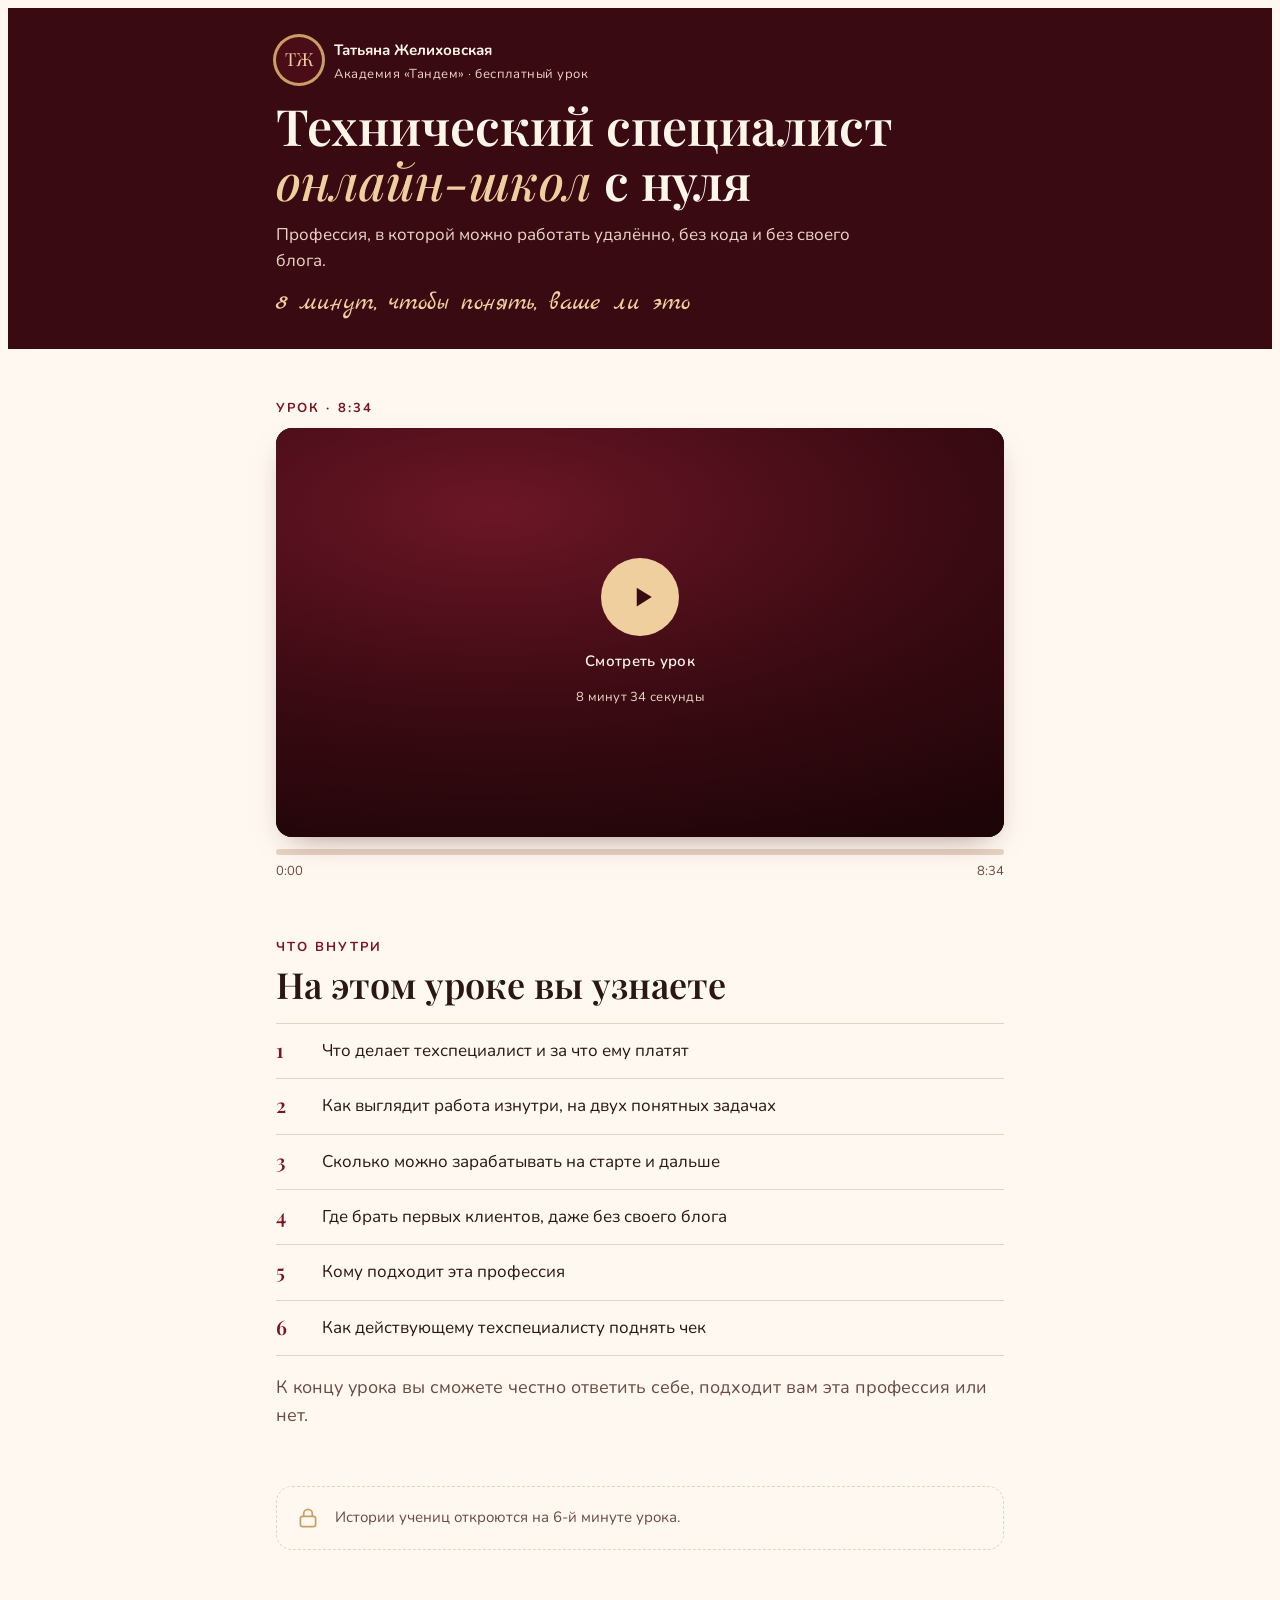
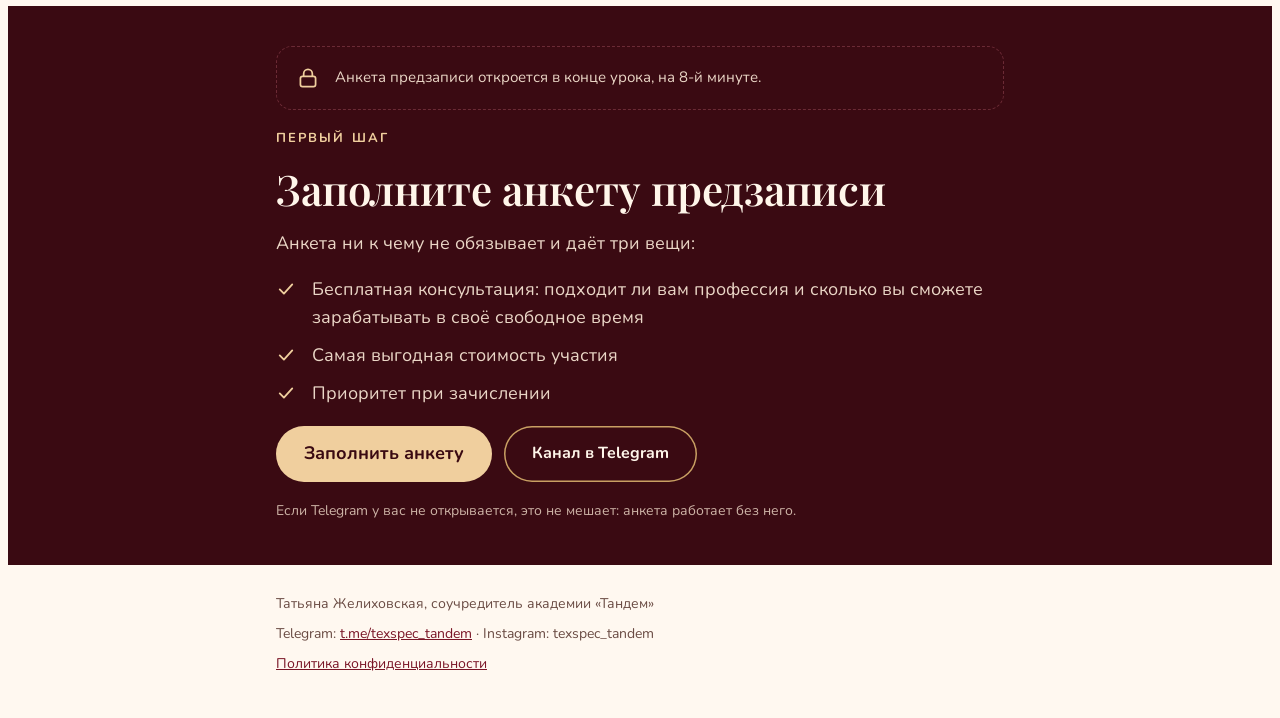
==== urok/index.html @ e4472066 "Добавить страницу бесплатного урока техспециалиста Co-Authored-By: Claude Opus 5.5 <noreply@anthropi" ====
<!doctype html>
<html lang="ru">
<head>
<meta charset="utf-8">
<meta name="viewport" content="width=device-width, initial-scale=1, viewport-fit=cover">
<title>Урок техспециалиста</title>
<link rel="preconnect" href="https://fonts.googleapis.com">
<link rel="preconnect" href="https://fonts.gstatic.com" crossorigin>
<link rel="stylesheet" href="https://fonts.googleapis.com/css2?family=Playfair+Display:ital,wght@0,500;0,600;1,500&family=Nunito:wght@400;600;700&family=Marck+Script&display=swap">
<style>
/* Одна колонка, сначала телефон: шапка → видео → что внутри → (по времени урока) истории и анкета → подвал */
:root {
  --bg: #FFF8F0;
  --surface: #F7EFE6;
  --surface-2: #F3DFCD;
  --fg: #2A1712;
  --muted: #6A4B43;
  --wine: #7A1526;
  --wine-deep: #3A0A12;
  --gold: #C9A063;
  --gold-soft: #F0CF9E;
  --on-wine: #FFF6EA;
  --line: #E6D3C2;
  --display: 'Playfair Display', Georgia, 'Times New Roman', serif;
  --body: 'Nunito', 'Segoe UI', Arial, sans-serif;
  --script: 'Marck Script', 'Brush Script MT', cursive;
}
@media (prefers-color-scheme: dark) {
  :root:not([data-theme="light"]) {
    --bg: #1E0A0E; --surface: #2B1015; --surface-2: #3A141B; --fg: #F6E9DC; --muted: #CDB3A6;
    --wine: #E39AA6; --wine-deep: #12050799; --gold: #D9B47A; --gold-soft: #F0CF9E; --on-wine: #FFF6EA; --line: #4A1E25;
    color-scheme: dark;
  }
}
:root[data-theme="dark"] {
  --bg: #1E0A0E; --surface: #2B1015; --surface-2: #3A141B; --fg: #F6E9DC; --muted: #CDB3A6;
  --wine: #E39AA6; --wine-deep: #12050799; --gold: #D9B47A; --gold-soft: #F0CF9E; --on-wine: #FFF6EA; --line: #4A1E25;
  color-scheme: dark;
}

* { box-sizing: border-box; }
body { background: var(--bg); color: var(--fg); font-family: var(--body); font-size: 17px; line-height: 1.55; }
h1, h2, h3 { font-family: var(--display); font-weight: 600; margin: 0; text-wrap: balance; line-height: 1.1; }
p { margin: 0; }
a { color: inherit; }
:focus-visible { outline: 3px solid var(--gold); outline-offset: 3px; border-radius: 6px; }

.wrap { max-width: 760px; margin: 0 auto; padding-left: max(16px, env(safe-area-inset-left, 0px)); padding-right: max(16px, env(safe-area-inset-right, 0px)); }
.band { padding-block: 40px; }
.eyebrow { font-size: 13px; font-weight: 700; letter-spacing: .16em; text-transform: uppercase; color: var(--wine); }
.script { font-family: var(--script); font-weight: 400; color: var(--wine); }

/* Шапка: винная плашка, как в профиле */
.hero { background: #3A0A12; color: #FFF6EA; }
.hero .wrap { padding-block: 28px 32px; display: flex; flex-direction: column; gap: 14px; }
.brand { display: flex; align-items: center; gap: 12px; }
.mono { width: 46px; height: 46px; border-radius: 50%; display: grid; place-items: center; background: #4A0D18; box-shadow: 0 0 0 3px #C9A063; font-family: var(--display); font-size: 18px; color: #F0CF9E; flex-shrink: 0; }
.brand small { display: block; font-size: 13px; color: #EAD6C6; letter-spacing: .04em; }
.brand b { font-weight: 700; font-size: 15px; }
.hero h1 { font-size: clamp(30px, 7.4vw, 50px); }
.hero h1 em { font-style: italic; color: #F0CF9E; font-weight: 500; }
.hero .lead { color: #EAD6C6; font-size: 17px; max-width: 34em; }
.hero .script { color: #F0CF9E; font-size: 26px; line-height: 1.1; }

/* Видео */
.player { margin-top: -4px; }
.screen { position: relative; aspect-ratio: 16 / 9; max-width: 100%; background: #12050A; border-radius: 16px; overflow: hidden; box-shadow: 0 12px 30px -16px rgba(58,10,18,.55); }
.screen video, .screen iframe { position: absolute; inset: 0; width: 100%; height: 100%; border: 0; background: #000; }
.poster { position: absolute; inset: 0; display: flex; flex-direction: column; align-items: center; justify-content: center; gap: 14px; width: 100%; border: 0; cursor: pointer; color: #FFF6EA; font: inherit;
  background: radial-gradient(120% 90% at 30% 20%, #6B1626 0%, #3A0A12 55%, #1E0508 100%); }
.poster .play { width: 78px; height: 78px; border-radius: 50%; background: #F0CF9E; display: grid; place-items: center; transition: transform .2s ease; }
.poster:hover .play { transform: scale(1.06); }
.poster .play svg { margin-left: 5px; }
.poster span { font-size: 15px; font-weight: 600; letter-spacing: .02em; }
.poster .dur { font-size: 13px; color: #EAD6C6; font-weight: 400; }
.track { height: 6px; background: var(--line); border-radius: 6px; margin-top: 12px; overflow: hidden; }
.track i { display: block; height: 100%; width: 0; background: var(--wine); transition: width .4s linear; }
.track-meta { display: flex; justify-content: space-between; font-size: 13px; color: var(--muted); margin-top: 6px; font-variant-numeric: tabular-nums; }
.fallback-link { margin-top: 10px; font-size: 15px; }
.fallback-link a { color: var(--wine); font-weight: 700; }

/* Что внутри: настоящий список из шести тем урока */
.learn { display: grid; grid-template-columns: 1fr; gap: 0; margin-top: 18px; border-top: 1px solid var(--line); }
.learn li { display: grid; grid-template-columns: 34px 1fr; gap: 12px; padding: 14px 0; border-bottom: 1px solid var(--line); font-size: 17px; }
.learn li b { font-family: var(--display); color: var(--wine); font-size: 20px; line-height: 1.2; font-weight: 600; }
.learn ol, ol.learn { list-style: none; padding: 0; margin-top: 18px; }
.learn-note { margin-top: 16px; color: var(--muted); }

/* Закрытые блоки */
.locked { border: 1.5px dashed var(--line); border-radius: 16px; padding: 18px; display: flex; gap: 14px; align-items: center; color: var(--muted); font-size: 15px; }
.locked svg { flex-shrink: 0; color: var(--gold); }
.reveal { animation: rise .6s ease both; }
@keyframes rise { from { opacity: .2; transform: translateY(10px); } to { opacity: 1; transform: none; } }
@media (prefers-reduced-motion: reduce) { .reveal { animation: none; } .track i, .poster .play { transition: none; } }

/* Истории учениц */
.stories { display: grid; grid-template-columns: 1fr; gap: 14px; margin-top: 18px; }
.story { background: var(--surface); border-radius: 18px; padding: 20px; display: flex; flex-direction: column; gap: 10px; min-width: 0; }
.story header { display: flex; align-items: center; gap: 12px; }
.ava { width: 52px; height: 52px; border-radius: 50%; background: var(--surface-2); display: grid; place-items: center; font-family: var(--display); color: var(--wine); font-size: 20px; flex-shrink: 0; box-shadow: 0 0 0 2px var(--gold); }
.story h3 { font-size: 21px; }
.story .city { font-size: 13px; letter-spacing: .12em; text-transform: uppercase; color: var(--muted); font-weight: 700; }
.story .num { font-family: var(--display); font-size: 30px; color: var(--wine); line-height: 1.1; }
.story .num small { font-family: var(--body); font-size: 15px; color: var(--muted); display: block; margin-top: 2px; }
.stories-end { margin-top: 16px; font-size: 26px; }

/* Анкета */
.cta { background: #3A0A12; color: #FFF6EA; }
.cta .wrap { padding-block: 40px 44px; display: flex; flex-direction: column; gap: 18px; }
.cta .eyebrow { color: #F0CF9E; }
.cta h2 { font-size: clamp(28px, 6.4vw, 42px); }
.perks { list-style: none; padding: 0; margin: 0; display: flex; flex-direction: column; gap: 10px; }
.perks li { display: grid; grid-template-columns: 26px 1fr; gap: 10px; color: #EAD6C6; }
.perks svg { margin-top: 3px; color: #F0CF9E; }
.btn { display: inline-flex; align-items: center; justify-content: center; gap: 10px; min-height: 56px; padding: 14px 28px; border-radius: 999px; font-weight: 700; font-size: 18px; text-decoration: none; border: 0; cursor: pointer; }
.btn-gold { background: #F0CF9E; color: #3A0A12; }
.btn-gold:hover { background: #F6DDB6; }
.btn-ghost { background: transparent; color: #FFF6EA; box-shadow: inset 0 0 0 1.5px #C9A063; font-size: 16px; min-height: 50px; }
.btn-ghost:hover { background: rgba(240,207,158,.08); }
.cta .actions { display: flex; flex-direction: column; gap: 12px; }
.cta .note { font-size: 14px; color: #CDB3A6; }

/* Подвал */
footer .wrap { padding-block: 28px 36px; display: flex; flex-direction: column; gap: 8px; font-size: 14px; color: var(--muted); }
footer a { color: var(--wine); }
.preview-bar { background: var(--surface-2); color: var(--fg); font-size: 13px; }
.preview-bar .wrap { padding-block: 8px; display: flex; flex-wrap: wrap; gap: 6px 14px; align-items: center; }
.preview-bar button { font: inherit; font-weight: 700; color: var(--wine); background: none; border: 0; padding: 4px 0; cursor: pointer; text-decoration: underline; }

@media (min-width: 640px) {
  body { font-size: 18px; }
  .band { padding-block: 56px; }
  .stories { grid-template-columns: repeat(3, minmax(0, 1fr)); }
  .cta .actions { flex-direction: row; flex-wrap: wrap; }
}
</style>
</head>
<body>

<div class="preview-bar" id="previewBar" hidden>
  <div class="wrap">
    <span>Режим проверки: блоки открыты сразу.</span>
    <button type="button" id="resetBtn">Сбросить и смотреть как гость</button>
  </div>
</div>

<header class="hero">
  <div class="wrap">
    <div class="brand">
      <div class="mono" aria-hidden="true">ТЖ</div>
      <div><b>Татьяна Желиховская</b><small>Академия «Тандем» · бесплатный урок</small></div>
    </div>
    <h1>Технический специалист <em>онлайн-школ</em> с нуля</h1>
    <p class="lead">Профессия, в которой можно работать удалённо, без кода и без своего блога.</p>
    <p class="script">8 минут, чтобы понять, ваше ли это</p>
  </div>
</header>

<main>
  <section class="band" aria-labelledby="lessonTitle">
    <div class="wrap player">
      <h2 id="lessonTitle" class="eyebrow" style="font-family:var(--body);margin-bottom:12px">Урок · 8:34</h2>
      <div class="screen" id="screen">
        <button class="poster" type="button" id="poster" aria-label="Смотреть урок">
          <div class="play"><svg width="30" height="30" viewBox="0 0 24 24" fill="#3A0A12" aria-hidden="true"><path d="M7 4.5v15l12-7.5z"/></svg></div>
          <span>Смотреть урок</span>
          <span class="dur">8 минут 34 секунды</span>
        </button>
      </div>
      <div class="track" aria-hidden="true"><i id="bar"></i></div>
      <div class="track-meta"><span id="tNow">0:00</span><span>8:34</span></div>
      <p class="fallback-link" id="fallbackLink" hidden>Если кнопка под уроком не появилась, <a id="fallbackHref" href="#" target="_blank" rel="noopener">откройте анкету по этой ссылке</a>.</p>
    </div>
  </section>

  <section class="band" style="padding-top:0" aria-labelledby="learnTitle">
    <div class="wrap">
      <p class="eyebrow">Что внутри</p>
      <h2 id="learnTitle" style="font-size:clamp(26px,5.6vw,36px);margin-top:8px">На этом уроке вы узнаете</h2>
      <ol class="learn">
        <li><b>1</b><span>Что делает техспециалист и за что ему платят</span></li>
        <li><b>2</b><span>Как выглядит работа изнутри, на двух понятных задачах</span></li>
        <li><b>3</b><span>Сколько можно зарабатывать на старте и дальше</span></li>
        <li><b>4</b><span>Где брать первых клиентов, даже без своего блога</span></li>
        <li><b>5</b><span>Кому подходит эта профессия</span></li>
        <li><b>6</b><span>Как действующему техспециалисту поднять чек</span></li>
      </ol>
      <p class="learn-note">К концу урока вы сможете честно ответить себе, подходит вам эта профессия или нет.</p>
    </div>
  </section>

  <section class="band" style="padding-top:0" aria-labelledby="storiesTitle">
    <div class="wrap">
      <div class="locked" id="storiesLock">
        <svg width="26" height="26" viewBox="0 0 24 24" fill="none" stroke="currentColor" stroke-width="1.6" aria-hidden="true"><rect x="5" y="10.5" width="14" height="9.5" rx="2"/><path d="M8 10.5V8a4 4 0 0 1 8 0v2.5"/></svg>
        <span>Истории учениц откроются на 6-й минуте урока.</span>
      </div>
      <div id="stories" hidden>
        <p class="eyebrow">Истории учениц</p>
        <h2 id="storiesTitle" style="font-size:clamp(26px,5.6vw,36px);margin-top:8px">Они начинали с того же места, что и вы</h2>
        <div class="stories">
          <article class="story">
            <header><div class="ava" aria-hidden="true">Н</div><div><h3>Наталья</h3><p class="city">Смоленск</p></div></header>
            <p>Мама двоих маленьких детей. Пришла из декрета за доходом без отрыва от семьи.</p>
            <p class="num">20 000 ₽<small>первый заказ ещё во время учёбы</small></p>
            <p class="num">100 000 ₽<small>в месяц через месяц, 2–3 часа в день</small></p>
          </article>
          <article class="story">
            <header><div class="ava" aria-hidden="true">Н</div><div><h3>Наталья</h3><p class="city">Тольятти</p></div></header>
            <p>Училась на других курсах, но боялась брать клиентов: «а вдруг не справлюсь».</p>
            <p>На обучении закрыла пробелы в практике.</p>
            <p class="num">Своя школа<small>сама ведёт крупную онлайн-школу</small></p>
          </article>
          <article class="story">
            <header><div class="ava" aria-hidden="true">Н</div><div><h3>Наталья</h3><p class="city">Витебск</p></div></header>
            <p>Пришла уже специалистом, но неуверенным, с разрозненными знаниями. Разобралась в вебинарах и ботах, нашла новых клиентов.</p>
            <p class="num">×2,5<small>рост дохода</small></p>
          </article>
        </div>
        <p class="script stories-end">Три истории, и у всех получилось</p>
      </div>
    </div>
  </section>

  <section class="cta" aria-labelledby="ctaTitle">
    <div class="wrap">
      <div class="locked" id="ctaLock" style="border-color:#6B2A35;color:#EAD6C6">
        <svg width="26" height="26" viewBox="0 0 24 24" fill="none" stroke="#F0CF9E" stroke-width="1.6" aria-hidden="true"><rect x="5" y="10.5" width="14" height="9.5" rx="2"/><path d="M8 10.5V8a4 4 0 0 1 8 0v2.5"/></svg>
        <span>Анкета предзаписи откроется в конце урока, на 8-й минуте.</span>
      </div>
      <div id="cta" hidden style="display:flex;flex-direction:column;gap:18px">
        <p class="eyebrow">Первый шаг</p>
        <h2 id="ctaTitle">Заполните анкету предзаписи</h2>
        <p style="color:#EAD6C6">Анкета ни к чему не обязывает и даёт три вещи:</p>
        <ul class="perks">
          <li><svg width="20" height="20" viewBox="0 0 24 24" fill="none" stroke="currentColor" stroke-width="2.2" stroke-linecap="round" stroke-linejoin="round" aria-hidden="true"><path d="M4.5 12.5l5 5 10-11"/></svg><span>Бесплатная консультация: подходит ли вам профессия и сколько вы сможете зарабатывать в своё свободное время</span></li>
          <li><svg width="20" height="20" viewBox="0 0 24 24" fill="none" stroke="currentColor" stroke-width="2.2" stroke-linecap="round" stroke-linejoin="round" aria-hidden="true"><path d="M4.5 12.5l5 5 10-11"/></svg><span>Самая выгодная стоимость участия</span></li>
          <li><svg width="20" height="20" viewBox="0 0 24 24" fill="none" stroke="currentColor" stroke-width="2.2" stroke-linecap="round" stroke-linejoin="round" aria-hidden="true"><path d="M4.5 12.5l5 5 10-11"/></svg><span>Приоритет при зачислении</span></li>
        </ul>
        <div class="actions">
          <a class="btn btn-gold" id="formBtn" href="https://forms.gle/hMdY8fF6nCYJF6pC8" target="_blank" rel="noopener">Заполнить анкету</a>
          <a class="btn btn-ghost" id="tgBtn" href="https://t.me/texspec_tandem" target="_blank" rel="noopener">Канал в Telegram</a>
        </div>
        <p class="note">Если Telegram у вас не открывается, это не мешает: анкета работает без него.</p>
      </div>
    </div>
  </section>
</main>

<footer>
  <div class="wrap">
    <p>Татьяна Желиховская, соучредитель академии «Тандем»</p>
    <p>Telegram: <a href="https://t.me/texspec_tandem" target="_blank" rel="noopener">t.me/texspec_tandem</a> · Instagram: texspec_tandem</p>
    <p><a href="#" id="privacyLink">Политика конфиденциальности</a></p>
  </div>
</footer>

<script>
/* ===== НАСТРОЙКИ: меняйте только этот блок ===== */
const CONFIG = {
  // Прямая ссылка на файл .mp4: тогда блоки открываются по времени в самом видео.
  VIDEO_MP4: '',
  // Или ссылка на встраиваемый плеер (Kinescope, VK Видео, Rutube): тогда блоки открываются по таймеру от нажатия.
  VIDEO_EMBED: '',
  DURATION: 514,          // 8:34
  STORIES_AT: 361,        // 6:01 — истории учениц
  CTA_AT: 490,            // 8:10 — анкета и Telegram
  FORM_URL: 'https://forms.gle/hMdY8fF6nCYJF6pC8',
  TG_URL: 'https://t.me/texspec_tandem',
  PRIVACY_URL: '../privacy.html',        // ссылка на политику конфиденциальности
};
/* ============================================== */

const store = {
  get(k) { try { return localStorage.getItem(k); } catch (e) { return null; } },
  set(k, v) { try { localStorage.setItem(k, v); } catch (e) {} },
  del(k) { try { localStorage.removeItem(k); } catch (e) {} },
};

// Четыре события из ТЗ. Подключите сюда Яндекс Метрику: ym(ID, 'reachGoal', name)
function track(name) {
  window.dataLayer = window.dataLayer || [];
  window.dataLayer.push({ event: name });
  if (typeof window.ym === 'function' && window.YM_ID) window.ym(window.YM_ID, 'reachGoal', name);
}

// UTM-метки: сохраняем и передаём в ссылку анкеты
const UTM_KEYS = ['utm_source', 'utm_medium', 'utm_campaign', 'utm_content', 'utm_term', 'tg'];
const params = new URLSearchParams(location.search);
UTM_KEYS.forEach(k => { if (params.get(k)) store.set('lesson_' + k, params.get(k)); });
function formUrl() {
  const u = new URL(CONFIG.FORM_URL);
  UTM_KEYS.forEach(k => { const v = store.get('lesson_' + k); if (v) u.searchParams.set(k, v); });
  return u.toString();
}

const $ = id => document.getElementById(id);
$('formBtn').href = formUrl();
$('fallbackHref').href = formUrl();
$('tgBtn').href = CONFIG.TG_URL;
if (CONFIG.PRIVACY_URL) $('privacyLink').href = CONFIG.PRIVACY_URL;
$('formBtn').addEventListener('click', () => track('form_click'));
$('fallbackHref').addEventListener('click', () => track('form_click'));

const fmt = s => Math.floor(s / 60) + ':' + String(Math.floor(s % 60)).padStart(2, '0');
let reached = Number(store.get('lesson_reached') || 0);

function openBlock(lockId, blockId) {
  const block = $(blockId);
  if (!block.hidden) return;
  $(lockId).hidden = true;
  block.hidden = false;
  block.classList.add('reveal');
}
function update(t) {
  $('tNow').textContent = fmt(Math.min(t, CONFIG.DURATION));
  $('bar').style.width = Math.min(100, t / CONFIG.DURATION * 100) + '%';
  if (t > reached) { reached = t; store.set('lesson_reached', String(Math.floor(t))); }
  if (reached >= CONFIG.STORIES_AT) openBlock('storiesLock', 'stories');
  if (reached >= CONFIG.CTA_AT) {
    if ($('cta').hidden) track('watched_to_cta');
    openBlock('ctaLock', 'cta');
  }
}

// Режим проверки: ссылка с #all открывает всё сразу
function applyHash() {
  if (location.hash === '#all') { $('previewBar').hidden = false; update(CONFIG.DURATION); }
}
$('resetBtn').addEventListener('click', () => {
  store.del('lesson_reached'); reached = 0;
  location.hash = ''; location.reload();
});

let timerStarted = false;
function startTimer() {
  if (timerStarted) return; timerStarted = true;
  $('fallbackLink').hidden = false;
  const t0 = Date.now() - reached * 1000;
  const id = setInterval(() => {
    const t = (Date.now() - t0) / 1000;
    update(t);
    if (t >= CONFIG.DURATION) clearInterval(id);
  }, 1000);
}

$('poster').addEventListener('click', () => {
  track('video_start');
  const screen = $('screen');
  if (CONFIG.VIDEO_MP4) {
    const v = document.createElement('video');
    v.src = CONFIG.VIDEO_MP4; v.controls = true; v.playsInline = true; v.preload = 'auto';
    v.addEventListener('timeupdate', () => update(v.currentTime));
    v.addEventListener('error', startTimer);
    screen.replaceChildren(v);
    v.play().catch(() => {});
  } else if (CONFIG.VIDEO_EMBED) {
    const f = document.createElement('iframe');
    f.src = CONFIG.VIDEO_EMBED; f.allow = 'autoplay; fullscreen; picture-in-picture'; f.allowFullscreen = true;
    f.title = 'Урок: технический специалист онлайн-школ';
    screen.replaceChildren(f);
    startTimer();
  } else {
    // Видео ещё не загружено: показываем заглушку и считаем время по таймеру
    $('poster').querySelector('span').textContent = 'Здесь будет видео урока';
    startTimer();
  }
});

track('page_view');
update(reached);
applyHash();
window.addEventListener('hashchange', applyHash);
</script>
</body>
</html>
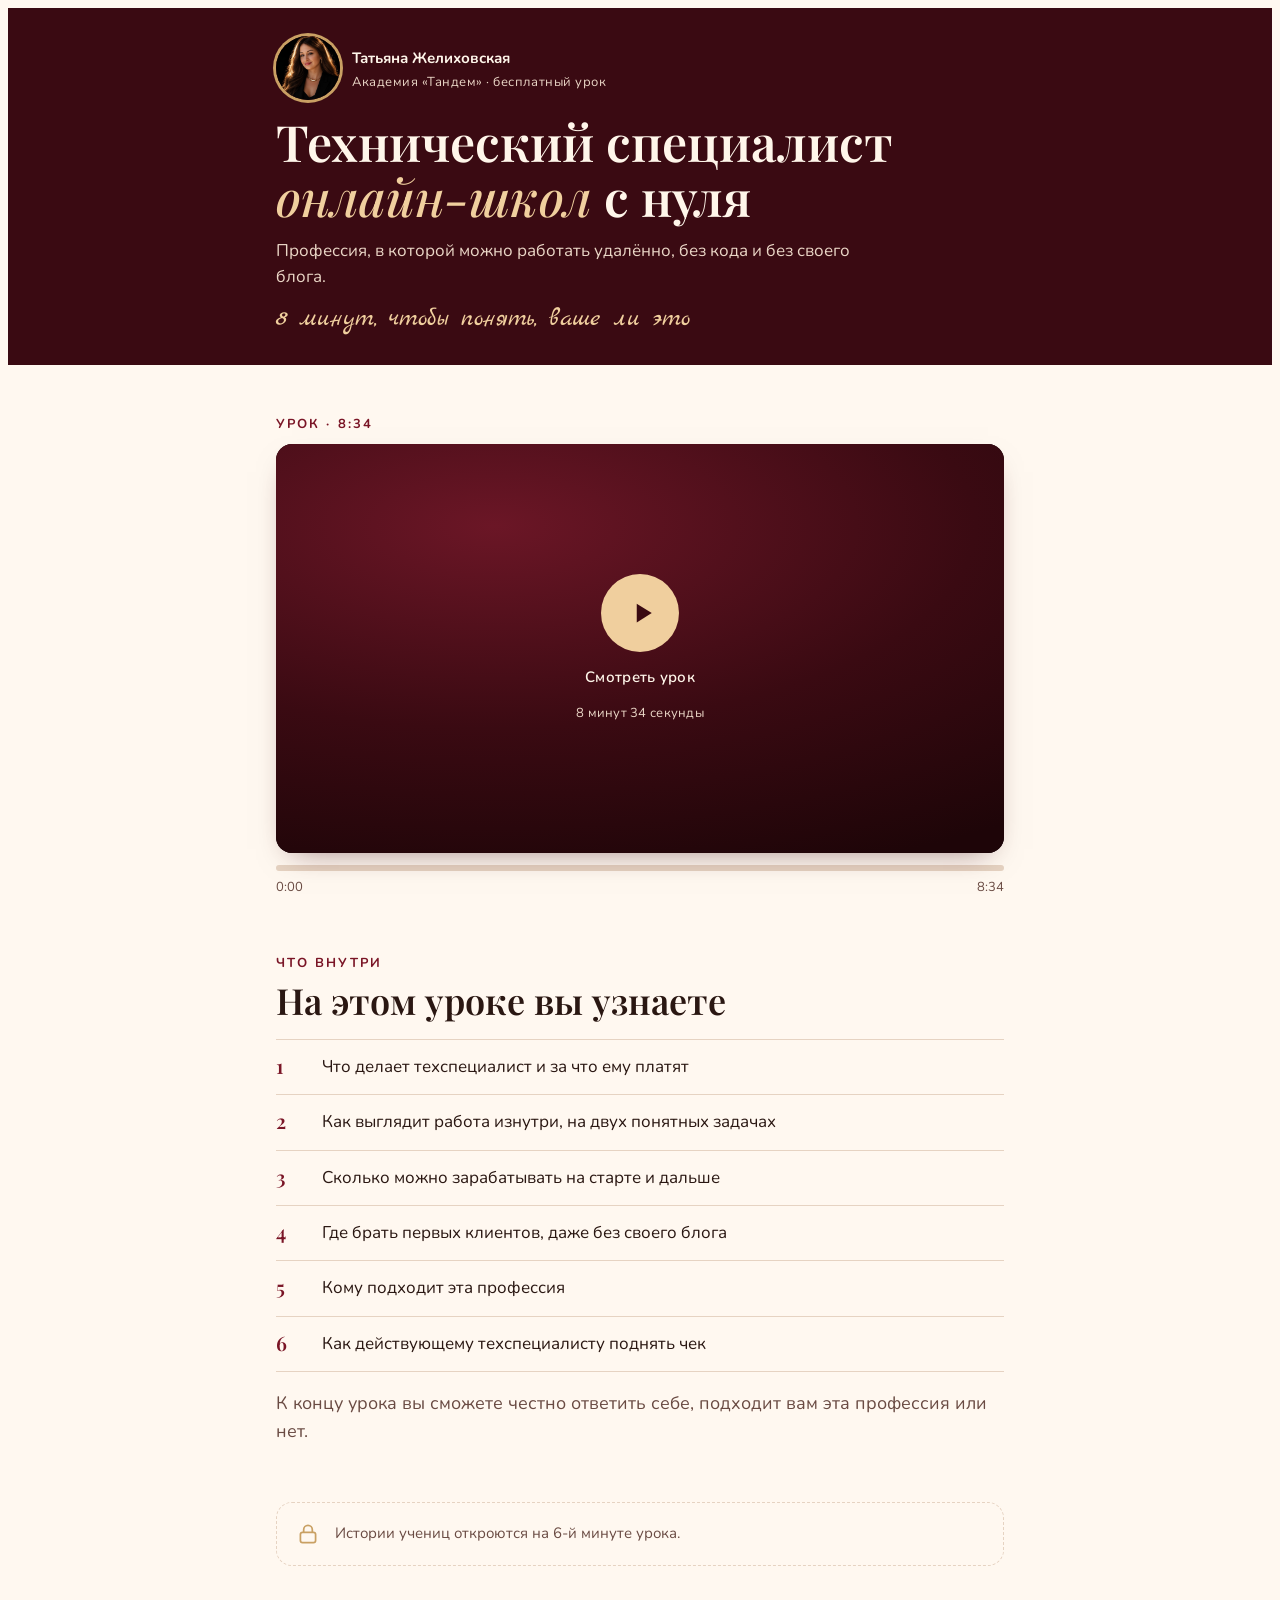
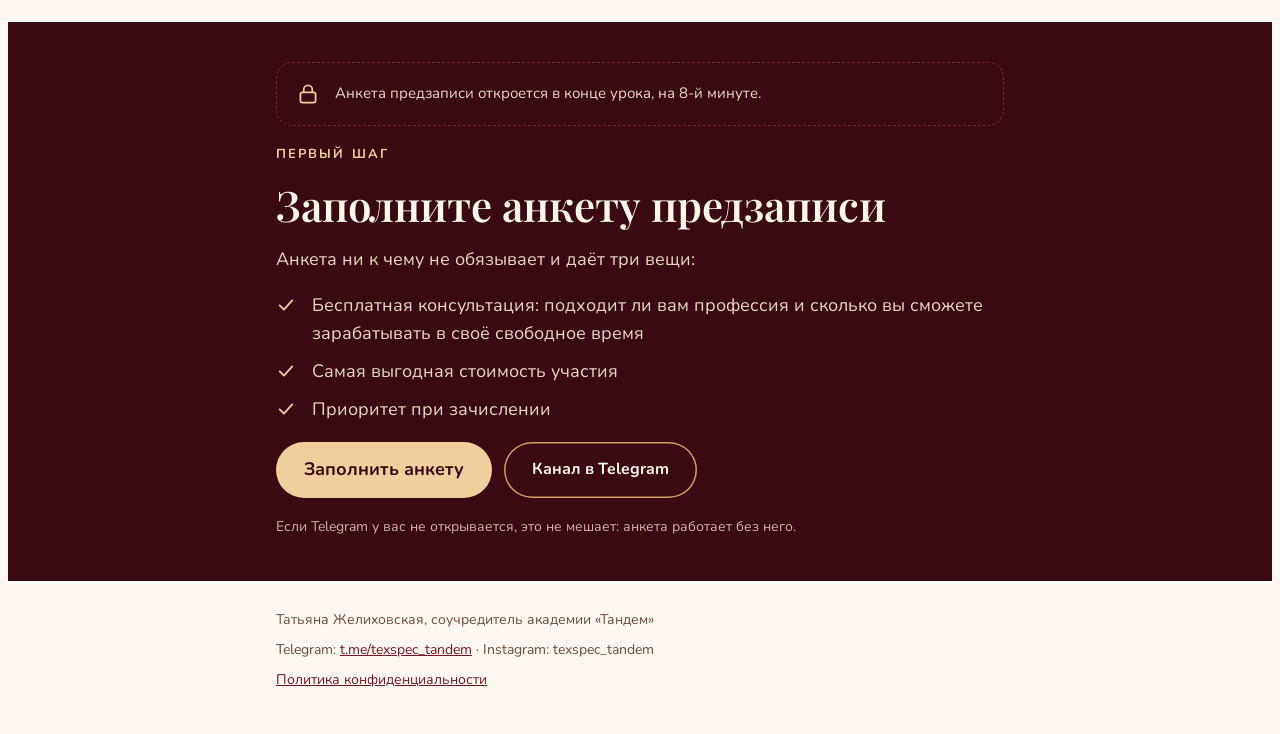
==== commit 7a932bdd: "Страница урока: фото Татьяны в шапке Co-Authored-By: Claude Opus 5.5 <noreply@anthropic.com> Claude-" ====
--- a/urok/index.html
+++ b/urok/index.html
@@ -54,7 +54,7 @@
 .hero { background: #3A0A12; color: #FFF6EA; }
 .hero .wrap { padding-block: 28px 32px; display: flex; flex-direction: column; gap: 14px; }
 .brand { display: flex; align-items: center; gap: 12px; }
-.mono { width: 46px; height: 46px; border-radius: 50%; display: grid; place-items: center; background: #4A0D18; box-shadow: 0 0 0 3px #C9A063; font-family: var(--display); font-size: 18px; color: #F0CF9E; flex-shrink: 0; }
+.mono { width: 64px; height: 64px; border-radius: 50%; object-fit: cover; object-position: 50% 15%; display: grid; place-items: center; background: #4A0D18; box-shadow: 0 0 0 3px #C9A063; font-family: var(--display); font-size: 18px; color: #F0CF9E; flex-shrink: 0; }
 .brand small { display: block; font-size: 13px; color: #EAD6C6; letter-spacing: .04em; }
 .brand b { font-weight: 700; font-size: 15px; }
 .hero h1 { font-size: clamp(30px, 7.4vw, 50px); }
@@ -147,7 +147,7 @@
 <header class="hero">
   <div class="wrap">
     <div class="brand">
-      <div class="mono" aria-hidden="true">ТЖ</div>
+      <img class="mono" src="../assets/tatiana.jpg" alt="Татьяна Желиховская" width="64" height="64">
       <div><b>Татьяна Желиховская</b><small>Академия «Тандем» · бесплатный урок</small></div>
     </div>
     <h1>Технический специалист <em>онлайн-школ</em> с нуля</h1>
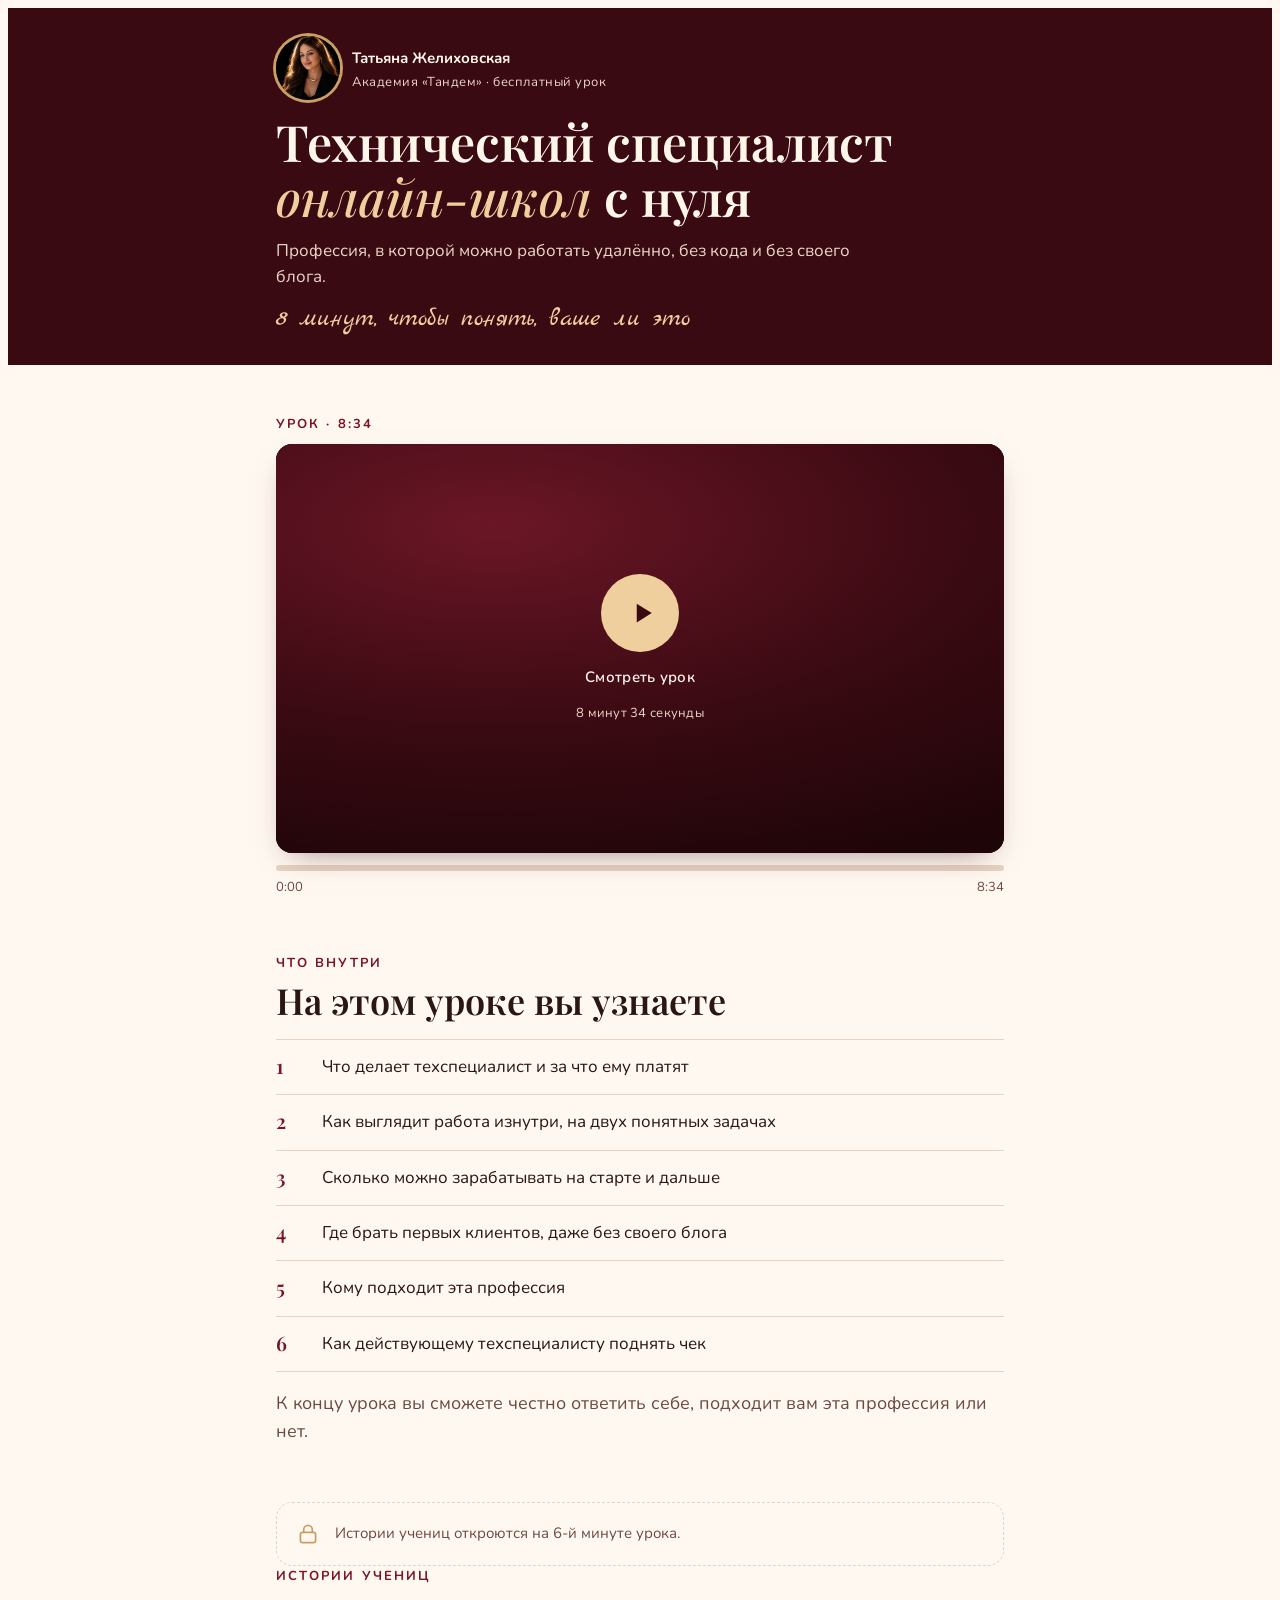
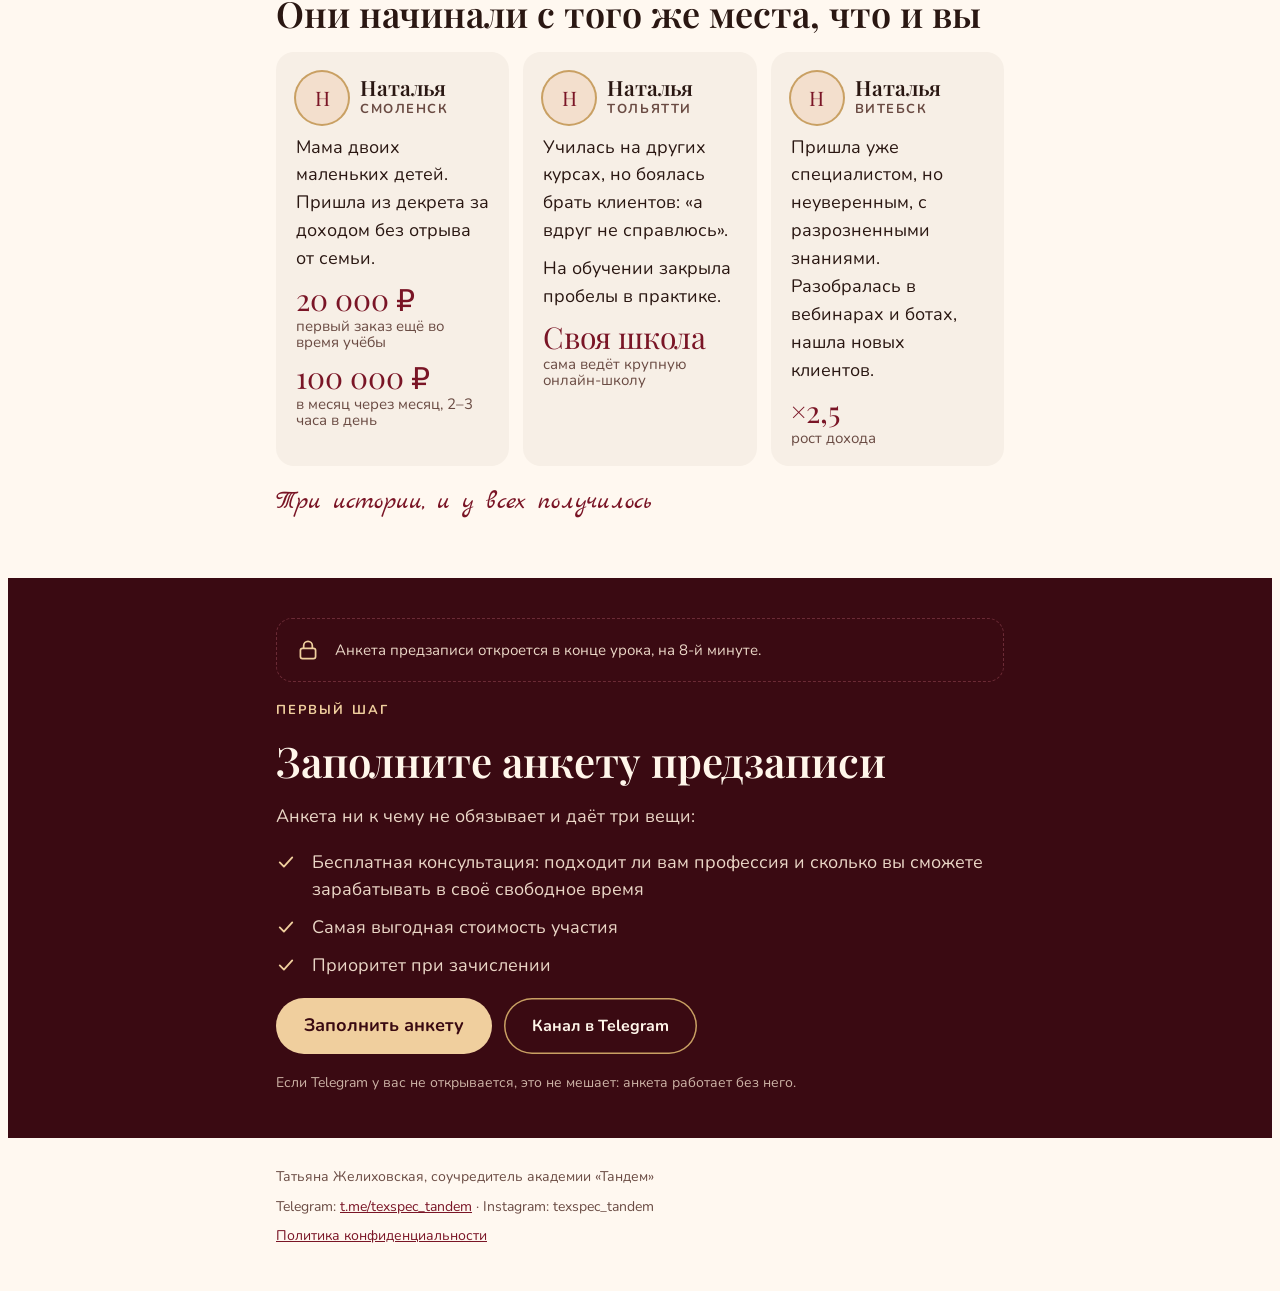
==== commit 59fac20f: "Страница урока: истории учениц видны сразу Co-Authored-By: Claude Opus 5.5 <noreply@anthropic.com> C" ====
--- a/urok/index.html
+++ b/urok/index.html
@@ -191,11 +191,11 @@
 
   <section class="band" style="padding-top:0" aria-labelledby="storiesTitle">
     <div class="wrap">
-      <div class="locked" id="storiesLock">
+      <div class="locked" id="storiesLock" hidden>
         <svg width="26" height="26" viewBox="0 0 24 24" fill="none" stroke="currentColor" stroke-width="1.6" aria-hidden="true"><rect x="5" y="10.5" width="14" height="9.5" rx="2"/><path d="M8 10.5V8a4 4 0 0 1 8 0v2.5"/></svg>
         <span>Истории учениц откроются на 6-й минуте урока.</span>
       </div>
-      <div id="stories" hidden>
+      <div id="stories">
         <p class="eyebrow">Истории учениц</p>
         <h2 id="storiesTitle" style="font-size:clamp(26px,5.6vw,36px);margin-top:8px">Они начинали с того же места, что и вы</h2>
         <div class="stories">
@@ -263,7 +263,7 @@
   // Или ссылка на встраиваемый плеер (Kinescope, VK Видео, Rutube): тогда блоки открываются по таймеру от нажатия.
   VIDEO_EMBED: '',
   DURATION: 514,          // 8:34
-  STORIES_AT: 361,        // 6:01 — истории учениц
+  STORIES_AT: 0,          // истории учениц видны сразу
   CTA_AT: 490,            // 8:10 — анкета и Telegram
   FORM_URL: 'https://forms.gle/hMdY8fF6nCYJF6pC8',
   TG_URL: 'https://t.me/texspec_tandem',
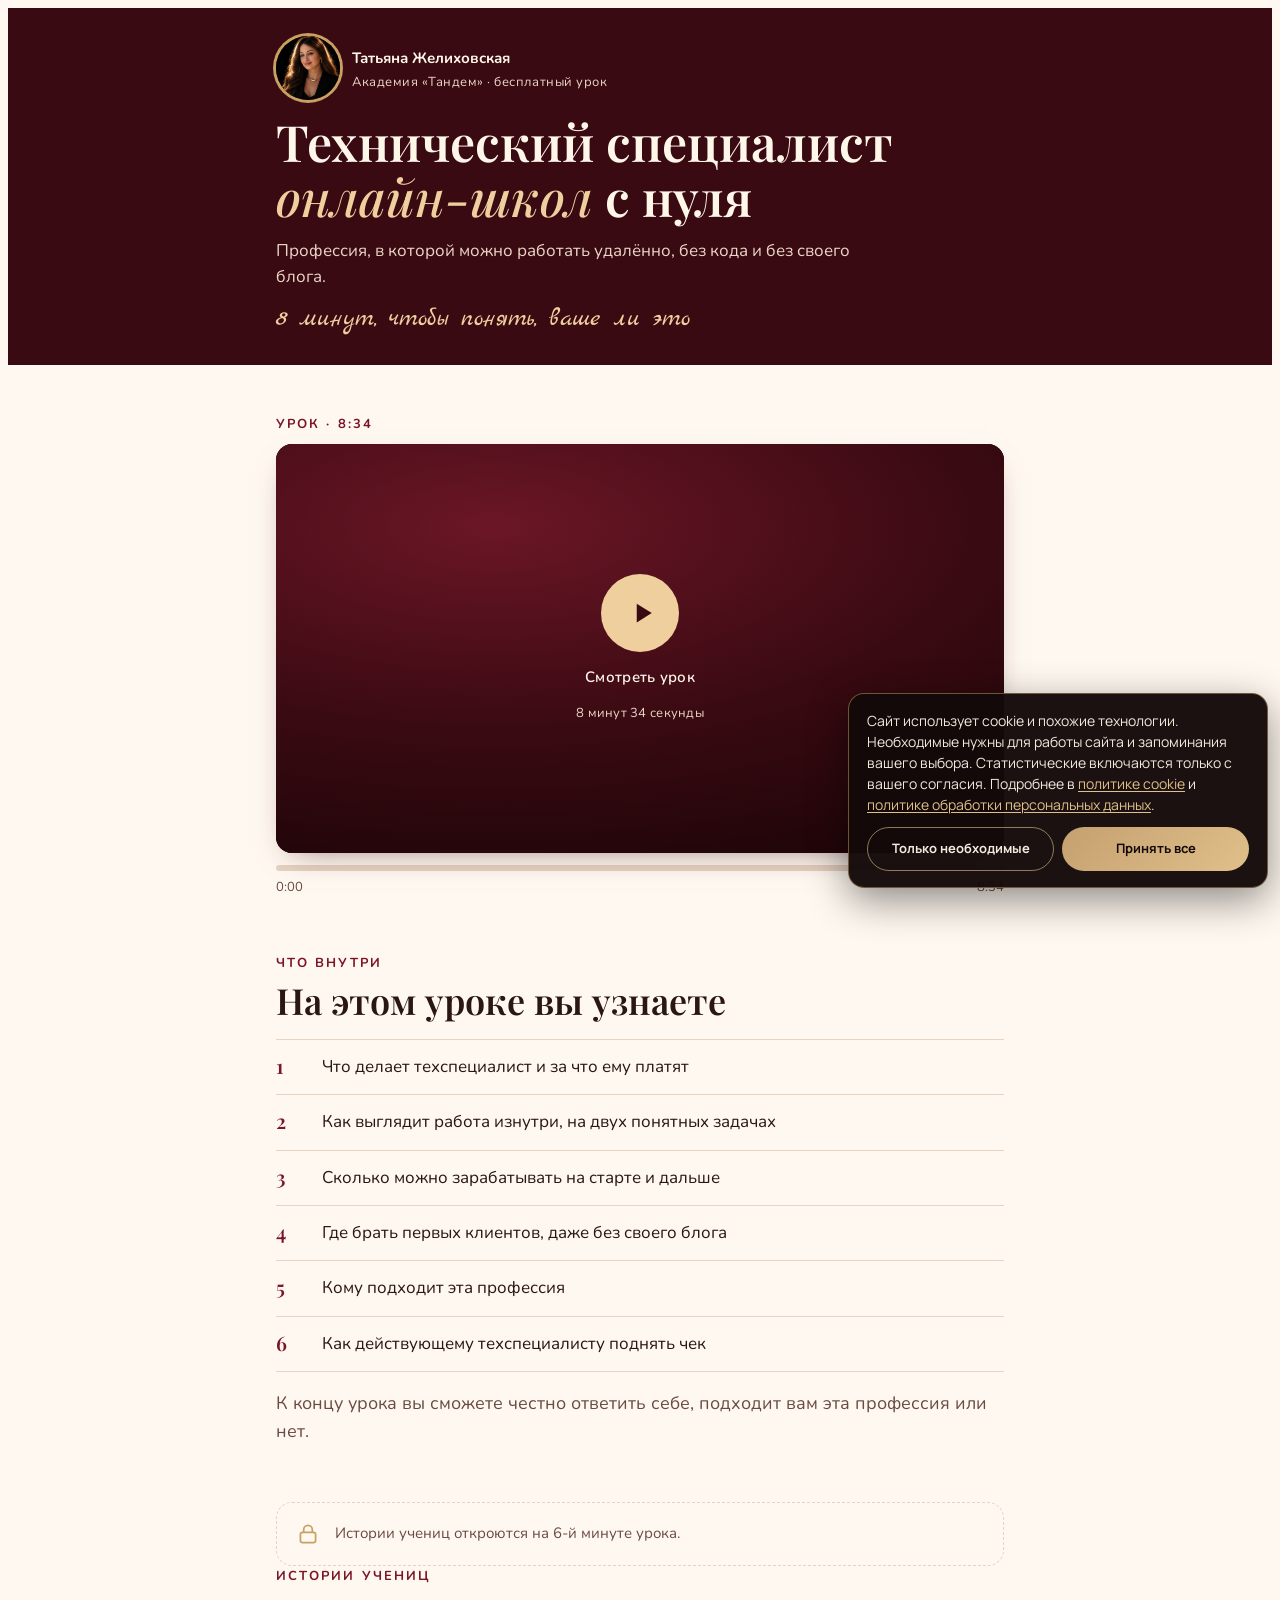
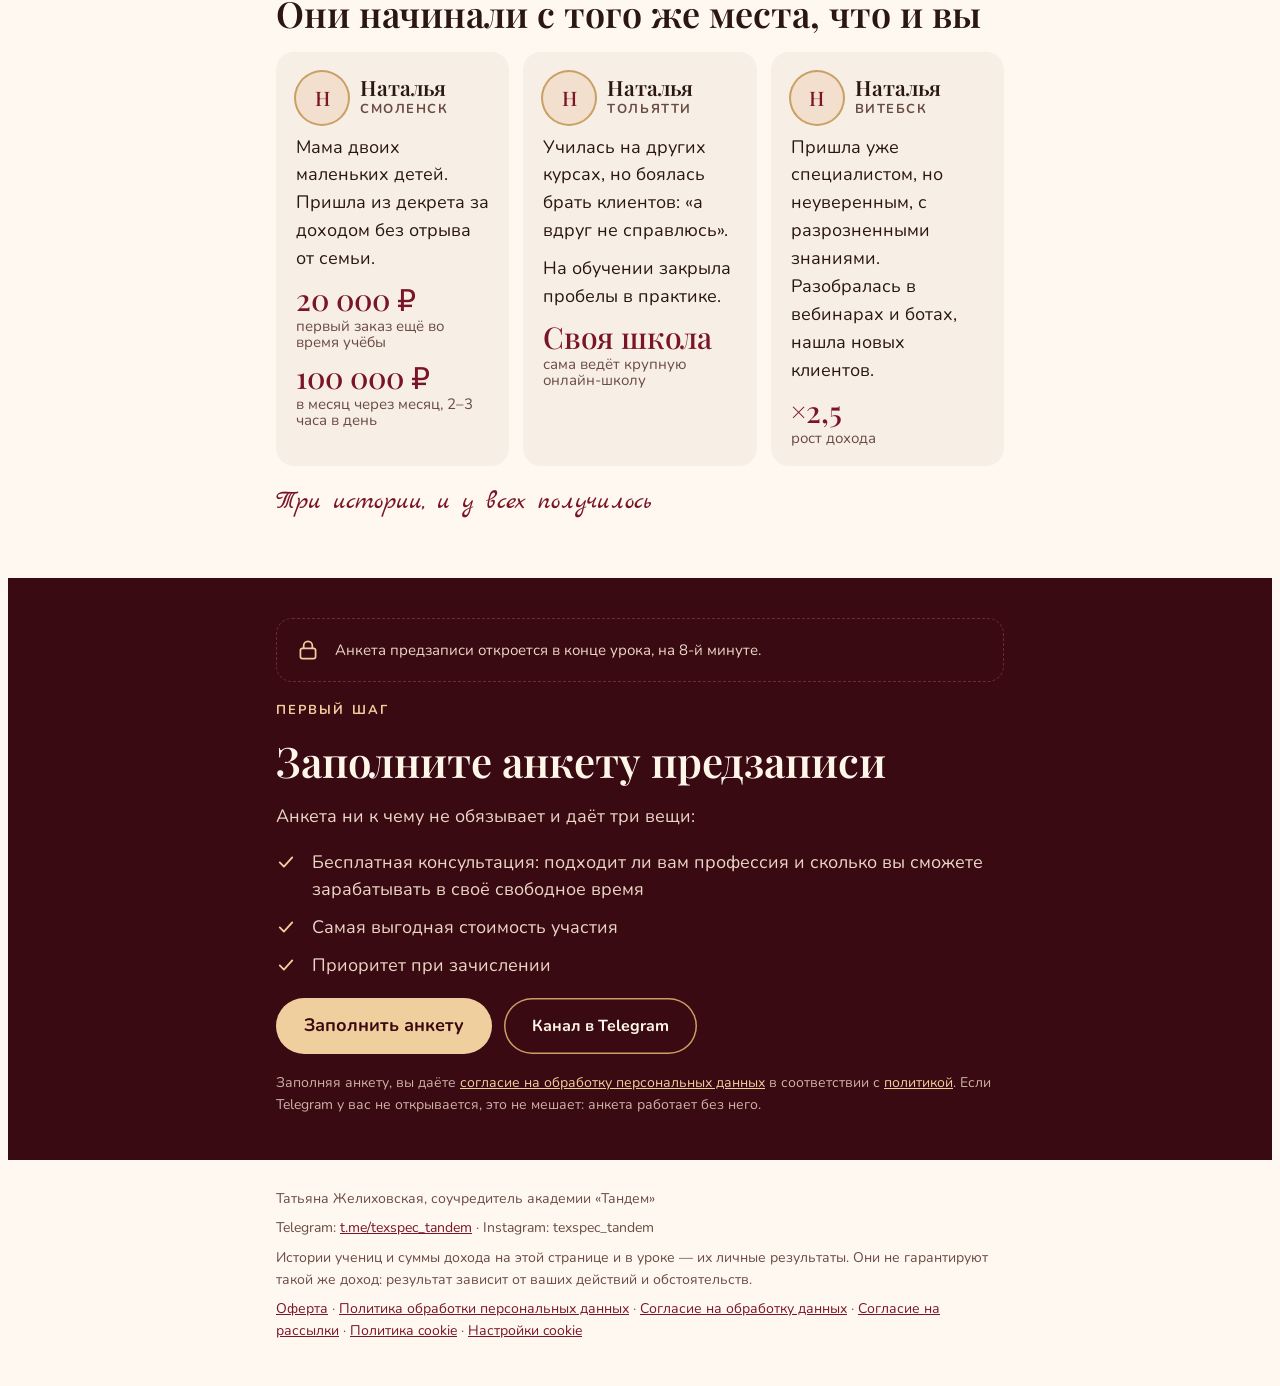
==== commit 9b51c3af: "Юридические документы, баннер cookie с выбором, шрифты на сайте - политика обработки ПД, согласие на" ====
--- a/urok/index.html
+++ b/urok/index.html
@@ -4,9 +4,7 @@
 <meta charset="utf-8">
 <meta name="viewport" content="width=device-width, initial-scale=1, viewport-fit=cover">
 <title>Урок техспециалиста</title>
-<link rel="preconnect" href="https://fonts.googleapis.com">
-<link rel="preconnect" href="https://fonts.gstatic.com" crossorigin>
-<link rel="stylesheet" href="https://fonts.googleapis.com/css2?family=Playfair+Display:ital,wght@0,500;0,600;1,500&family=Nunito:wght@400;600;700&family=Marck+Script&display=swap">
+<link rel="stylesheet" href="../css/fonts.css">
 <style>
 /* Одна колонка, сначала телефон: шапка → видео → что внутри → (по времени урока) истории и анкета → подвал */
 :root {
@@ -241,7 +239,7 @@
           <a class="btn btn-gold" id="formBtn" href="https://forms.gle/hMdY8fF6nCYJF6pC8" target="_blank" rel="noopener">Заполнить анкету</a>
           <a class="btn btn-ghost" id="tgBtn" href="https://t.me/texspec_tandem" target="_blank" rel="noopener">Канал в Telegram</a>
         </div>
-        <p class="note">Если Telegram у вас не открывается, это не мешает: анкета работает без него.</p>
+        <p class="note">Заполняя анкету, вы даёте <a href="../soglasie.html" style="color:#F0CF9E">согласие на обработку персональных данных</a> в соответствии с <a href="../privacy.html" style="color:#F0CF9E">политикой</a>. Если Telegram у вас не открывается, это не мешает: анкета работает без него.</p>
       </div>
     </div>
   </section>
@@ -251,7 +249,8 @@
   <div class="wrap">
     <p>Татьяна Желиховская, соучредитель академии «Тандем»</p>
     <p>Telegram: <a href="https://t.me/texspec_tandem" target="_blank" rel="noopener">t.me/texspec_tandem</a> · Instagram: texspec_tandem</p>
-    <p><a href="#" id="privacyLink">Политика конфиденциальности</a></p>
+    <p>Истории учениц и суммы дохода на этой странице и в уроке — их личные результаты. Они не гарантируют такой же доход: результат зависит от ваших действий и обстоятельств.</p>
+    <p class="docs"><a href="../oferta.html">Оферта</a> · <a href="../privacy.html">Политика обработки персональных данных</a> · <a href="../soglasie.html">Согласие на обработку данных</a> · <a href="../soglasie-rassylka.html">Согласие на рассылки</a> · <a href="../cookies.html">Политика cookie</a> · <a href="#" data-cookie-settings>Настройки cookie</a></p>
   </div>
 </footer>
 
@@ -267,7 +266,7 @@
   CTA_AT: 490,            // 8:10 — анкета и Telegram
   FORM_URL: 'https://forms.gle/hMdY8fF6nCYJF6pC8',
   TG_URL: 'https://t.me/texspec_tandem',
-  PRIVACY_URL: '../privacy.html',        // ссылка на политику конфиденциальности
+  PRIVACY_URL: '',        // ссылка на политику конфиденциальности
 };
 /* ============================================== */
 
@@ -298,7 +297,6 @@
 $('formBtn').href = formUrl();
 $('fallbackHref').href = formUrl();
 $('tgBtn').href = CONFIG.TG_URL;
-if (CONFIG.PRIVACY_URL) $('privacyLink').href = CONFIG.PRIVACY_URL;
 $('formBtn').addEventListener('click', () => track('form_click'));
 $('fallbackHref').addEventListener('click', () => track('form_click'));
 
@@ -372,5 +370,6 @@
 applyHash();
 window.addEventListener('hashchange', applyHash);
 </script>
+<script src="../js/consent.js" defer></script>
 </body>
 </html>
--- a/css/fonts.css
+++ b/css/fonts.css
@@ -0,0 +1,442 @@
+/* Шрифты хранятся на сайте, без обращения к серверам Google */
+/* cyrillic-ext */
+@font-face {
+  font-family: 'Manrope';
+  font-style: normal;
+  font-weight: 400;
+  font-display: swap;
+  src: url(../assets/fonts/Manrope-cyrillic-ext-a07b82.woff2) format('woff2');
+  unicode-range: U+0460-052F, U+1C80-1C8A, U+20B4, U+2DE0-2DFF, U+A640-A69F, U+FE2E-FE2F;
+}
+/* cyrillic */
+@font-face {
+  font-family: 'Manrope';
+  font-style: normal;
+  font-weight: 400;
+  font-display: swap;
+  src: url(../assets/fonts/Manrope-cyrillic-9f2868.woff2) format('woff2');
+  unicode-range: U+0301, U+0400-045F, U+0490-0491, U+04B0-04B1, U+2116;
+}
+/* latin-ext */
+@font-face {
+  font-family: 'Manrope';
+  font-style: normal;
+  font-weight: 400;
+  font-display: swap;
+  src: url(../assets/fonts/Manrope-latin-ext-4f1857.woff2) format('woff2');
+  unicode-range: U+0100-02BA, U+02BD-02C5, U+02C7-02CC, U+02CE-02D7, U+02DD-02FF, U+0304, U+0308, U+0329, U+1D00-1DBF, U+1E00-1E9F, U+1EF2-1EFF, U+2020, U+20A0-20AB, U+20AD-20C4, U+2113, U+2C60-2C7F, U+A720-A7FF;
+}
+/* latin */
+@font-face {
+  font-family: 'Manrope';
+  font-style: normal;
+  font-weight: 400;
+  font-display: swap;
+  src: url(../assets/fonts/Manrope-latin-66cfc0.woff2) format('woff2');
+  unicode-range: U+0000-00FF, U+0131, U+0152-0153, U+02BB-02BC, U+02C6, U+02DA, U+02DC, U+0304, U+0308, U+0329, U+2000-206F, U+20AC, U+2122, U+2191, U+2193, U+2212, U+2215, U+FEFF, U+FFFD;
+}
+/* cyrillic-ext */
+@font-face {
+  font-family: 'Manrope';
+  font-style: normal;
+  font-weight: 500;
+  font-display: swap;
+  src: url(../assets/fonts/Manrope-cyrillic-ext-a07b82.woff2) format('woff2');
+  unicode-range: U+0460-052F, U+1C80-1C8A, U+20B4, U+2DE0-2DFF, U+A640-A69F, U+FE2E-FE2F;
+}
+/* cyrillic */
+@font-face {
+  font-family: 'Manrope';
+  font-style: normal;
+  font-weight: 500;
+  font-display: swap;
+  src: url(../assets/fonts/Manrope-cyrillic-9f2868.woff2) format('woff2');
+  unicode-range: U+0301, U+0400-045F, U+0490-0491, U+04B0-04B1, U+2116;
+}
+/* latin-ext */
+@font-face {
+  font-family: 'Manrope';
+  font-style: normal;
+  font-weight: 500;
+  font-display: swap;
+  src: url(../assets/fonts/Manrope-latin-ext-4f1857.woff2) format('woff2');
+  unicode-range: U+0100-02BA, U+02BD-02C5, U+02C7-02CC, U+02CE-02D7, U+02DD-02FF, U+0304, U+0308, U+0329, U+1D00-1DBF, U+1E00-1E9F, U+1EF2-1EFF, U+2020, U+20A0-20AB, U+20AD-20C4, U+2113, U+2C60-2C7F, U+A720-A7FF;
+}
+/* latin */
+@font-face {
+  font-family: 'Manrope';
+  font-style: normal;
+  font-weight: 500;
+  font-display: swap;
+  src: url(../assets/fonts/Manrope-latin-66cfc0.woff2) format('woff2');
+  unicode-range: U+0000-00FF, U+0131, U+0152-0153, U+02BB-02BC, U+02C6, U+02DA, U+02DC, U+0304, U+0308, U+0329, U+2000-206F, U+20AC, U+2122, U+2191, U+2193, U+2212, U+2215, U+FEFF, U+FFFD;
+}
+/* cyrillic-ext */
+@font-face {
+  font-family: 'Manrope';
+  font-style: normal;
+  font-weight: 600;
+  font-display: swap;
+  src: url(../assets/fonts/Manrope-cyrillic-ext-a07b82.woff2) format('woff2');
+  unicode-range: U+0460-052F, U+1C80-1C8A, U+20B4, U+2DE0-2DFF, U+A640-A69F, U+FE2E-FE2F;
+}
+/* cyrillic */
+@font-face {
+  font-family: 'Manrope';
+  font-style: normal;
+  font-weight: 600;
+  font-display: swap;
+  src: url(../assets/fonts/Manrope-cyrillic-9f2868.woff2) format('woff2');
+  unicode-range: U+0301, U+0400-045F, U+0490-0491, U+04B0-04B1, U+2116;
+}
+/* latin-ext */
+@font-face {
+  font-family: 'Manrope';
+  font-style: normal;
+  font-weight: 600;
+  font-display: swap;
+  src: url(../assets/fonts/Manrope-latin-ext-4f1857.woff2) format('woff2');
+  unicode-range: U+0100-02BA, U+02BD-02C5, U+02C7-02CC, U+02CE-02D7, U+02DD-02FF, U+0304, U+0308, U+0329, U+1D00-1DBF, U+1E00-1E9F, U+1EF2-1EFF, U+2020, U+20A0-20AB, U+20AD-20C4, U+2113, U+2C60-2C7F, U+A720-A7FF;
+}
+/* latin */
+@font-face {
+  font-family: 'Manrope';
+  font-style: normal;
+  font-weight: 600;
+  font-display: swap;
+  src: url(../assets/fonts/Manrope-latin-66cfc0.woff2) format('woff2');
+  unicode-range: U+0000-00FF, U+0131, U+0152-0153, U+02BB-02BC, U+02C6, U+02DA, U+02DC, U+0304, U+0308, U+0329, U+2000-206F, U+20AC, U+2122, U+2191, U+2193, U+2212, U+2215, U+FEFF, U+FFFD;
+}
+/* cyrillic-ext */
+@font-face {
+  font-family: 'Manrope';
+  font-style: normal;
+  font-weight: 700;
+  font-display: swap;
+  src: url(../assets/fonts/Manrope-cyrillic-ext-a07b82.woff2) format('woff2');
+  unicode-range: U+0460-052F, U+1C80-1C8A, U+20B4, U+2DE0-2DFF, U+A640-A69F, U+FE2E-FE2F;
+}
+/* cyrillic */
+@font-face {
+  font-family: 'Manrope';
+  font-style: normal;
+  font-weight: 700;
+  font-display: swap;
+  src: url(../assets/fonts/Manrope-cyrillic-9f2868.woff2) format('woff2');
+  unicode-range: U+0301, U+0400-045F, U+0490-0491, U+04B0-04B1, U+2116;
+}
+/* latin-ext */
+@font-face {
+  font-family: 'Manrope';
+  font-style: normal;
+  font-weight: 700;
+  font-display: swap;
+  src: url(../assets/fonts/Manrope-latin-ext-4f1857.woff2) format('woff2');
+  unicode-range: U+0100-02BA, U+02BD-02C5, U+02C7-02CC, U+02CE-02D7, U+02DD-02FF, U+0304, U+0308, U+0329, U+1D00-1DBF, U+1E00-1E9F, U+1EF2-1EFF, U+2020, U+20A0-20AB, U+20AD-20C4, U+2113, U+2C60-2C7F, U+A720-A7FF;
+}
+/* latin */
+@font-face {
+  font-family: 'Manrope';
+  font-style: normal;
+  font-weight: 700;
+  font-display: swap;
+  src: url(../assets/fonts/Manrope-latin-66cfc0.woff2) format('woff2');
+  unicode-range: U+0000-00FF, U+0131, U+0152-0153, U+02BB-02BC, U+02C6, U+02DA, U+02DC, U+0304, U+0308, U+0329, U+2000-206F, U+20AC, U+2122, U+2191, U+2193, U+2212, U+2215, U+FEFF, U+FFFD;
+}
+/* cyrillic */
+@font-face {
+  font-family: 'Marck Script';
+  font-style: normal;
+  font-weight: 400;
+  font-display: swap;
+  src: url(../assets/fonts/MarckScript-cyrillic-d1cd54.woff2) format('woff2');
+  unicode-range: U+0301, U+0400-045F, U+0490-0491, U+04B0-04B1, U+2116;
+}
+/* latin-ext */
+@font-face {
+  font-family: 'Marck Script';
+  font-style: normal;
+  font-weight: 400;
+  font-display: swap;
+  src: url(../assets/fonts/MarckScript-latin-ext-2896f3.woff2) format('woff2');
+  unicode-range: U+0100-02BA, U+02BD-02C5, U+02C7-02CC, U+02CE-02D7, U+02DD-02FF, U+0304, U+0308, U+0329, U+1D00-1DBF, U+1E00-1E9F, U+1EF2-1EFF, U+2020, U+20A0-20AB, U+20AD-20C4, U+2113, U+2C60-2C7F, U+A720-A7FF;
+}
+/* latin */
+@font-face {
+  font-family: 'Marck Script';
+  font-style: normal;
+  font-weight: 400;
+  font-display: swap;
+  src: url(../assets/fonts/MarckScript-latin-d9dd83.woff2) format('woff2');
+  unicode-range: U+0000-00FF, U+0131, U+0152-0153, U+02BB-02BC, U+02C6, U+02DA, U+02DC, U+0304, U+0308, U+0329, U+2000-206F, U+20AC, U+2122, U+2191, U+2193, U+2212, U+2215, U+FEFF, U+FFFD;
+}
+/* cyrillic-ext */
+@font-face {
+  font-family: 'Nunito';
+  font-style: normal;
+  font-weight: 400;
+  font-display: swap;
+  src: url(../assets/fonts/Nunito-cyrillic-ext-c1ac3b.woff2) format('woff2');
+  unicode-range: U+0460-052F, U+1C80-1C8A, U+20B4, U+2DE0-2DFF, U+A640-A69F, U+FE2E-FE2F;
+}
+/* cyrillic */
+@font-face {
+  font-family: 'Nunito';
+  font-style: normal;
+  font-weight: 400;
+  font-display: swap;
+  src: url(../assets/fonts/Nunito-cyrillic-373a90.woff2) format('woff2');
+  unicode-range: U+0301, U+0400-045F, U+0490-0491, U+04B0-04B1, U+2116;
+}
+/* latin-ext */
+@font-face {
+  font-family: 'Nunito';
+  font-style: normal;
+  font-weight: 400;
+  font-display: swap;
+  src: url(../assets/fonts/Nunito-latin-ext-012b61.woff2) format('woff2');
+  unicode-range: U+0100-02BA, U+02BD-02C5, U+02C7-02CC, U+02CE-02D7, U+02DD-02FF, U+0304, U+0308, U+0329, U+1D00-1DBF, U+1E00-1E9F, U+1EF2-1EFF, U+2020, U+20A0-20AB, U+20AD-20C4, U+2113, U+2C60-2C7F, U+A720-A7FF;
+}
+/* latin */
+@font-face {
+  font-family: 'Nunito';
+  font-style: normal;
+  font-weight: 400;
+  font-display: swap;
+  src: url(../assets/fonts/Nunito-latin-798ec6.woff2) format('woff2');
+  unicode-range: U+0000-00FF, U+0131, U+0152-0153, U+02BB-02BC, U+02C6, U+02DA, U+02DC, U+0304, U+0308, U+0329, U+2000-206F, U+20AC, U+2122, U+2191, U+2193, U+2212, U+2215, U+FEFF, U+FFFD;
+}
+/* cyrillic-ext */
+@font-face {
+  font-family: 'Nunito';
+  font-style: normal;
+  font-weight: 600;
+  font-display: swap;
+  src: url(../assets/fonts/Nunito-cyrillic-ext-c1ac3b.woff2) format('woff2');
+  unicode-range: U+0460-052F, U+1C80-1C8A, U+20B4, U+2DE0-2DFF, U+A640-A69F, U+FE2E-FE2F;
+}
+/* cyrillic */
+@font-face {
+  font-family: 'Nunito';
+  font-style: normal;
+  font-weight: 600;
+  font-display: swap;
+  src: url(../assets/fonts/Nunito-cyrillic-373a90.woff2) format('woff2');
+  unicode-range: U+0301, U+0400-045F, U+0490-0491, U+04B0-04B1, U+2116;
+}
+/* latin-ext */
+@font-face {
+  font-family: 'Nunito';
+  font-style: normal;
+  font-weight: 600;
+  font-display: swap;
+  src: url(../assets/fonts/Nunito-latin-ext-012b61.woff2) format('woff2');
+  unicode-range: U+0100-02BA, U+02BD-02C5, U+02C7-02CC, U+02CE-02D7, U+02DD-02FF, U+0304, U+0308, U+0329, U+1D00-1DBF, U+1E00-1E9F, U+1EF2-1EFF, U+2020, U+20A0-20AB, U+20AD-20C4, U+2113, U+2C60-2C7F, U+A720-A7FF;
+}
+/* latin */
+@font-face {
+  font-family: 'Nunito';
+  font-style: normal;
+  font-weight: 600;
+  font-display: swap;
+  src: url(../assets/fonts/Nunito-latin-798ec6.woff2) format('woff2');
+  unicode-range: U+0000-00FF, U+0131, U+0152-0153, U+02BB-02BC, U+02C6, U+02DA, U+02DC, U+0304, U+0308, U+0329, U+2000-206F, U+20AC, U+2122, U+2191, U+2193, U+2212, U+2215, U+FEFF, U+FFFD;
+}
+/* cyrillic-ext */
+@font-face {
+  font-family: 'Nunito';
+  font-style: normal;
+  font-weight: 700;
+  font-display: swap;
+  src: url(../assets/fonts/Nunito-cyrillic-ext-c1ac3b.woff2) format('woff2');
+  unicode-range: U+0460-052F, U+1C80-1C8A, U+20B4, U+2DE0-2DFF, U+A640-A69F, U+FE2E-FE2F;
+}
+/* cyrillic */
+@font-face {
+  font-family: 'Nunito';
+  font-style: normal;
+  font-weight: 700;
+  font-display: swap;
+  src: url(../assets/fonts/Nunito-cyrillic-373a90.woff2) format('woff2');
+  unicode-range: U+0301, U+0400-045F, U+0490-0491, U+04B0-04B1, U+2116;
+}
+/* latin-ext */
+@font-face {
+  font-family: 'Nunito';
+  font-style: normal;
+  font-weight: 700;
+  font-display: swap;
+  src: url(../assets/fonts/Nunito-latin-ext-012b61.woff2) format('woff2');
+  unicode-range: U+0100-02BA, U+02BD-02C5, U+02C7-02CC, U+02CE-02D7, U+02DD-02FF, U+0304, U+0308, U+0329, U+1D00-1DBF, U+1E00-1E9F, U+1EF2-1EFF, U+2020, U+20A0-20AB, U+20AD-20C4, U+2113, U+2C60-2C7F, U+A720-A7FF;
+}
+/* latin */
+@font-face {
+  font-family: 'Nunito';
+  font-style: normal;
+  font-weight: 700;
+  font-display: swap;
+  src: url(../assets/fonts/Nunito-latin-798ec6.woff2) format('woff2');
+  unicode-range: U+0000-00FF, U+0131, U+0152-0153, U+02BB-02BC, U+02C6, U+02DA, U+02DC, U+0304, U+0308, U+0329, U+2000-206F, U+20AC, U+2122, U+2191, U+2193, U+2212, U+2215, U+FEFF, U+FFFD;
+}
+/* cyrillic */
+@font-face {
+  font-family: 'Playfair Display';
+  font-style: italic;
+  font-weight: 500;
+  font-display: swap;
+  src: url(../assets/fonts/PlayfairDisplay-cyrillic-7ff9b8.woff2) format('woff2');
+  unicode-range: U+0301, U+0400-045F, U+0490-0491, U+04B0-04B1, U+2116;
+}
+/* latin-ext */
+@font-face {
+  font-family: 'Playfair Display';
+  font-style: italic;
+  font-weight: 500;
+  font-display: swap;
+  src: url(../assets/fonts/PlayfairDisplay-latin-ext-b7284b.woff2) format('woff2');
+  unicode-range: U+0100-02BA, U+02BD-02C5, U+02C7-02CC, U+02CE-02D7, U+02DD-02FF, U+0304, U+0308, U+0329, U+1D00-1DBF, U+1E00-1E9F, U+1EF2-1EFF, U+2020, U+20A0-20AB, U+20AD-20C4, U+2113, U+2C60-2C7F, U+A720-A7FF;
+}
+/* latin */
+@font-face {
+  font-family: 'Playfair Display';
+  font-style: italic;
+  font-weight: 500;
+  font-display: swap;
+  src: url(../assets/fonts/PlayfairDisplay-latin-1a295b.woff2) format('woff2');
+  unicode-range: U+0000-00FF, U+0131, U+0152-0153, U+02BB-02BC, U+02C6, U+02DA, U+02DC, U+0304, U+0308, U+0329, U+2000-206F, U+20AC, U+2122, U+2191, U+2193, U+2212, U+2215, U+FEFF, U+FFFD;
+}
+/* cyrillic */
+@font-face {
+  font-family: 'Playfair Display';
+  font-style: normal;
+  font-weight: 500;
+  font-display: swap;
+  src: url(../assets/fonts/PlayfairDisplay-cyrillic-64b566.woff2) format('woff2');
+  unicode-range: U+0301, U+0400-045F, U+0490-0491, U+04B0-04B1, U+2116;
+}
+/* latin-ext */
+@font-face {
+  font-family: 'Playfair Display';
+  font-style: normal;
+  font-weight: 500;
+  font-display: swap;
+  src: url(../assets/fonts/PlayfairDisplay-latin-ext-413626.woff2) format('woff2');
+  unicode-range: U+0100-02BA, U+02BD-02C5, U+02C7-02CC, U+02CE-02D7, U+02DD-02FF, U+0304, U+0308, U+0329, U+1D00-1DBF, U+1E00-1E9F, U+1EF2-1EFF, U+2020, U+20A0-20AB, U+20AD-20C4, U+2113, U+2C60-2C7F, U+A720-A7FF;
+}
+/* latin */
+@font-face {
+  font-family: 'Playfair Display';
+  font-style: normal;
+  font-weight: 500;
+  font-display: swap;
+  src: url(../assets/fonts/PlayfairDisplay-latin-48d1e9.woff2) format('woff2');
+  unicode-range: U+0000-00FF, U+0131, U+0152-0153, U+02BB-02BC, U+02C6, U+02DA, U+02DC, U+0304, U+0308, U+0329, U+2000-206F, U+20AC, U+2122, U+2191, U+2193, U+2212, U+2215, U+FEFF, U+FFFD;
+}
+/* cyrillic */
+@font-face {
+  font-family: 'Playfair Display';
+  font-style: normal;
+  font-weight: 600;
+  font-display: swap;
+  src: url(../assets/fonts/PlayfairDisplay-cyrillic-64b566.woff2) format('woff2');
+  unicode-range: U+0301, U+0400-045F, U+0490-0491, U+04B0-04B1, U+2116;
+}
+/* latin-ext */
+@font-face {
+  font-family: 'Playfair Display';
+  font-style: normal;
+  font-weight: 600;
+  font-display: swap;
+  src: url(../assets/fonts/PlayfairDisplay-latin-ext-413626.woff2) format('woff2');
+  unicode-range: U+0100-02BA, U+02BD-02C5, U+02C7-02CC, U+02CE-02D7, U+02DD-02FF, U+0304, U+0308, U+0329, U+1D00-1DBF, U+1E00-1E9F, U+1EF2-1EFF, U+2020, U+20A0-20AB, U+20AD-20C4, U+2113, U+2C60-2C7F, U+A720-A7FF;
+}
+/* latin */
+@font-face {
+  font-family: 'Playfair Display';
+  font-style: normal;
+  font-weight: 600;
+  font-display: swap;
+  src: url(../assets/fonts/PlayfairDisplay-latin-48d1e9.woff2) format('woff2');
+  unicode-range: U+0000-00FF, U+0131, U+0152-0153, U+02BB-02BC, U+02C6, U+02DA, U+02DC, U+0304, U+0308, U+0329, U+2000-206F, U+20AC, U+2122, U+2191, U+2193, U+2212, U+2215, U+FEFF, U+FFFD;
+}
+/* cyrillic */
+@font-face {
+  font-family: 'Playfair Display';
+  font-style: normal;
+  font-weight: 700;
+  font-display: swap;
+  src: url(../assets/fonts/PlayfairDisplay-cyrillic-64b566.woff2) format('woff2');
+  unicode-range: U+0301, U+0400-045F, U+0490-0491, U+04B0-04B1, U+2116;
+}
+/* latin-ext */
+@font-face {
+  font-family: 'Playfair Display';
+  font-style: normal;
+  font-weight: 700;
+  font-display: swap;
+  src: url(../assets/fonts/PlayfairDisplay-latin-ext-413626.woff2) format('woff2');
+  unicode-range: U+0100-02BA, U+02BD-02C5, U+02C7-02CC, U+02CE-02D7, U+02DD-02FF, U+0304, U+0308, U+0329, U+1D00-1DBF, U+1E00-1E9F, U+1EF2-1EFF, U+2020, U+20A0-20AB, U+20AD-20C4, U+2113, U+2C60-2C7F, U+A720-A7FF;
+}
+/* latin */
+@font-face {
+  font-family: 'Playfair Display';
+  font-style: normal;
+  font-weight: 700;
+  font-display: swap;
+  src: url(../assets/fonts/PlayfairDisplay-latin-48d1e9.woff2) format('woff2');
+  unicode-range: U+0000-00FF, U+0131, U+0152-0153, U+02BB-02BC, U+02C6, U+02DA, U+02DC, U+0304, U+0308, U+0329, U+2000-206F, U+20AC, U+2122, U+2191, U+2193, U+2212, U+2215, U+FEFF, U+FFFD;
+}
+/* cyrillic */
+@font-face {
+  font-family: 'Playfair Display';
+  font-style: normal;
+  font-weight: 800;
+  font-display: swap;
+  src: url(../assets/fonts/PlayfairDisplay-cyrillic-64b566.woff2) format('woff2');
+  unicode-range: U+0301, U+0400-045F, U+0490-0491, U+04B0-04B1, U+2116;
+}
+/* latin-ext */
+@font-face {
+  font-family: 'Playfair Display';
+  font-style: normal;
+  font-weight: 800;
+  font-display: swap;
+  src: url(../assets/fonts/PlayfairDisplay-latin-ext-413626.woff2) format('woff2');
+  unicode-range: U+0100-02BA, U+02BD-02C5, U+02C7-02CC, U+02CE-02D7, U+02DD-02FF, U+0304, U+0308, U+0329, U+1D00-1DBF, U+1E00-1E9F, U+1EF2-1EFF, U+2020, U+20A0-20AB, U+20AD-20C4, U+2113, U+2C60-2C7F, U+A720-A7FF;
+}
+/* latin */
+@font-face {
+  font-family: 'Playfair Display';
+  font-style: normal;
+  font-weight: 800;
+  font-display: swap;
+  src: url(../assets/fonts/PlayfairDisplay-latin-48d1e9.woff2) format('woff2');
+  unicode-range: U+0000-00FF, U+0131, U+0152-0153, U+02BB-02BC, U+02C6, U+02DA, U+02DC, U+0304, U+0308, U+0329, U+2000-206F, U+20AC, U+2122, U+2191, U+2193, U+2212, U+2215, U+FEFF, U+FFFD;
+}
+/* cyrillic */
+@font-face {
+  font-family: 'Playfair Display';
+  font-style: normal;
+  font-weight: 900;
+  font-display: swap;
+  src: url(../assets/fonts/PlayfairDisplay-cyrillic-64b566.woff2) format('woff2');
+  unicode-range: U+0301, U+0400-045F, U+0490-0491, U+04B0-04B1, U+2116;
+}
+/* latin-ext */
+@font-face {
+  font-family: 'Playfair Display';
+  font-style: normal;
+  font-weight: 900;
+  font-display: swap;
+  src: url(../assets/fonts/PlayfairDisplay-latin-ext-413626.woff2) format('woff2');
+  unicode-range: U+0100-02BA, U+02BD-02C5, U+02C7-02CC, U+02CE-02D7, U+02DD-02FF, U+0304, U+0308, U+0329, U+1D00-1DBF, U+1E00-1E9F, U+1EF2-1EFF, U+2020, U+20A0-20AB, U+20AD-20C4, U+2113, U+2C60-2C7F, U+A720-A7FF;
+}
+/* latin */
+@font-face {
+  font-family: 'Playfair Display';
+  font-style: normal;
+  font-weight: 900;
+  font-display: swap;
+  src: url(../assets/fonts/PlayfairDisplay-latin-48d1e9.woff2) format('woff2');
+  unicode-range: U+0000-00FF, U+0131, U+0152-0153, U+02BB-02BC, U+02C6, U+02DA, U+02DC, U+0304, U+0308, U+0329, U+2000-206F, U+20AC, U+2122, U+2191, U+2193, U+2212, U+2215, U+FEFF, U+FFFD;
+}
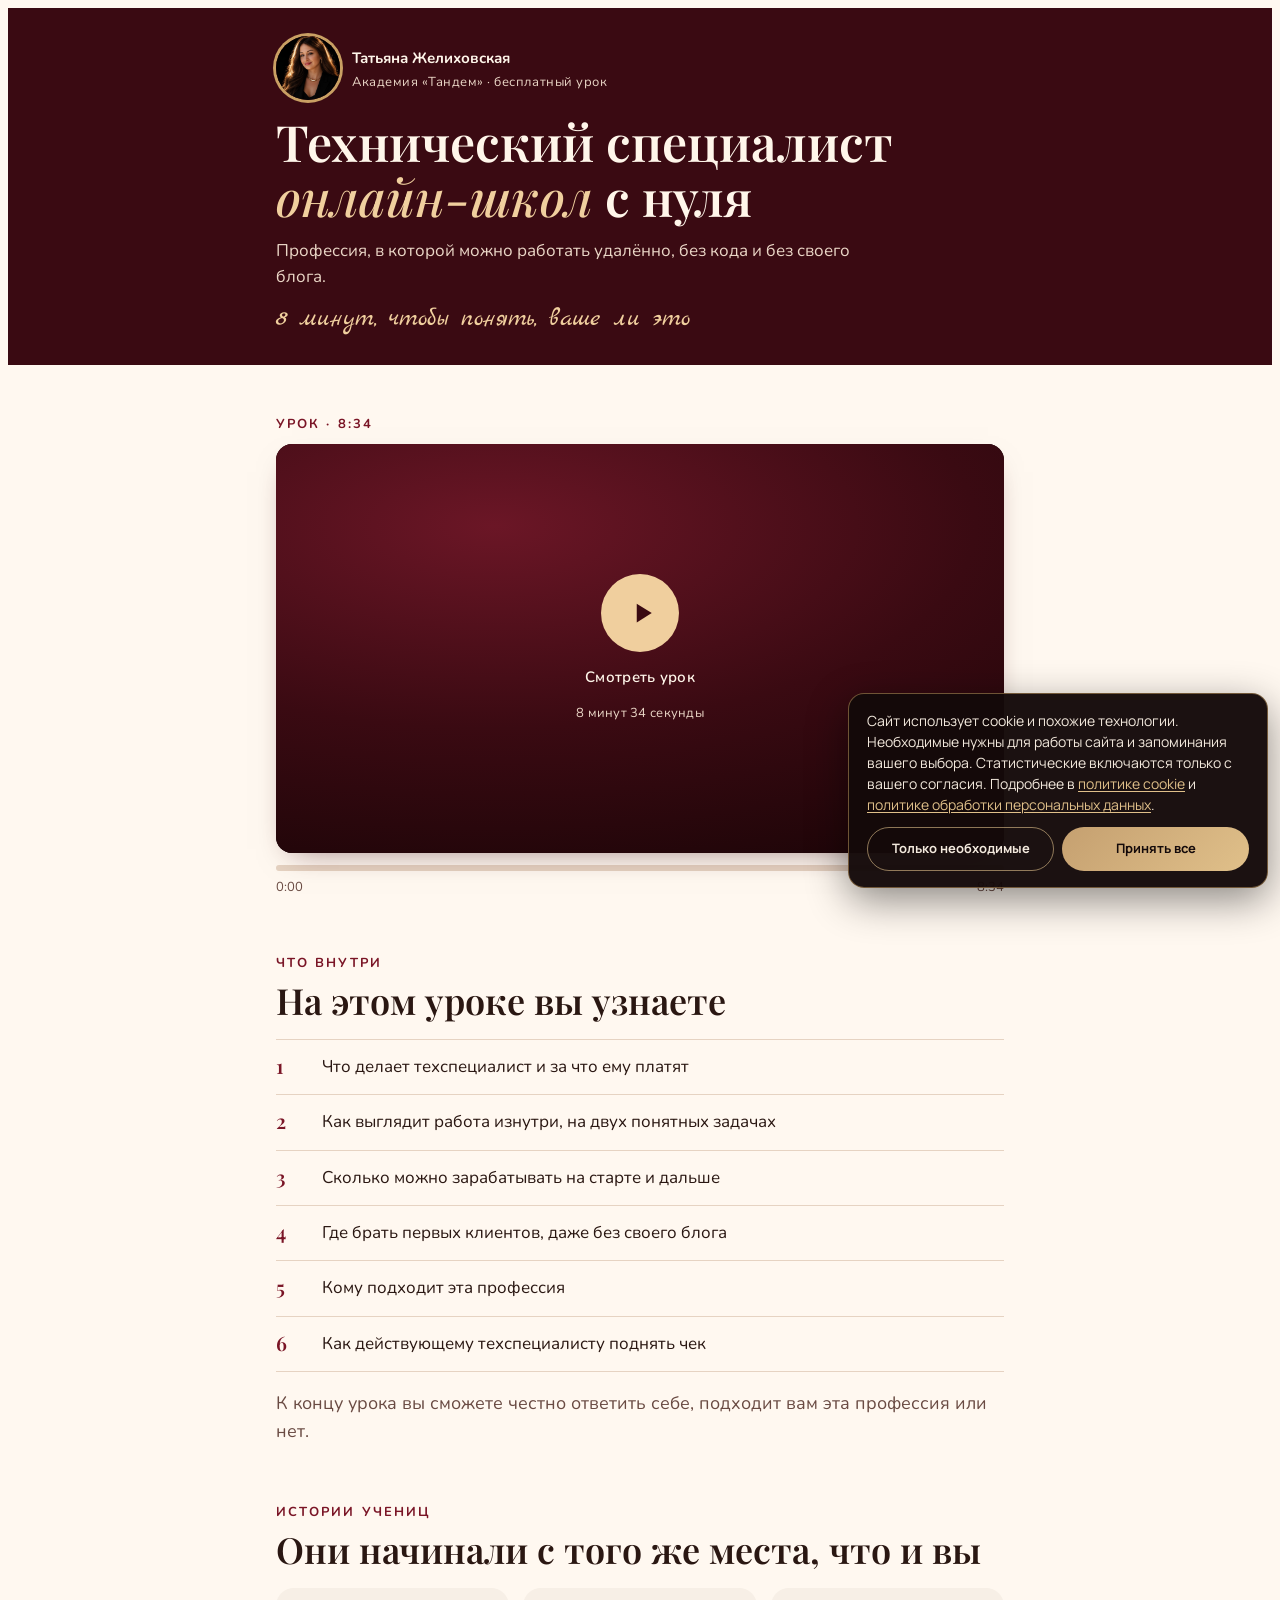
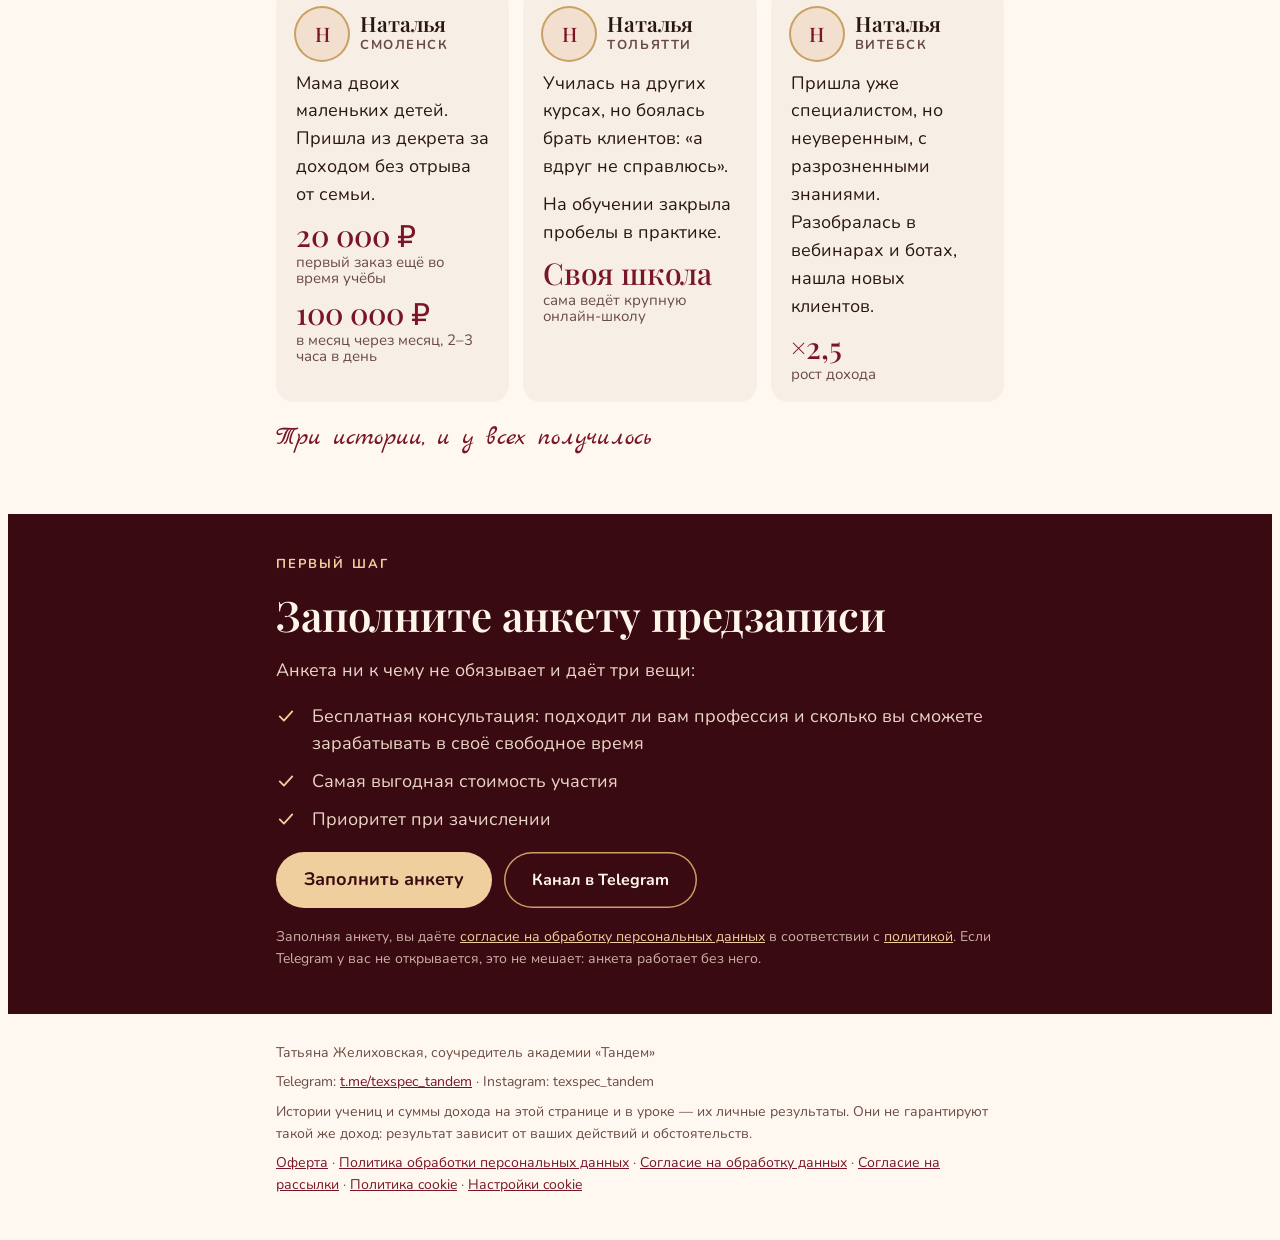
==== commit 9dbeadad: "Страница урока: убраны пометки о закрытых блоках Co-Authored-By: Claude Opus 5.5 <noreply@anthropic." ====
--- a/urok/index.html
+++ b/urok/index.html
@@ -189,10 +189,6 @@
 
   <section class="band" style="padding-top:0" aria-labelledby="storiesTitle">
     <div class="wrap">
-      <div class="locked" id="storiesLock" hidden>
-        <svg width="26" height="26" viewBox="0 0 24 24" fill="none" stroke="currentColor" stroke-width="1.6" aria-hidden="true"><rect x="5" y="10.5" width="14" height="9.5" rx="2"/><path d="M8 10.5V8a4 4 0 0 1 8 0v2.5"/></svg>
-        <span>Истории учениц откроются на 6-й минуте урока.</span>
-      </div>
       <div id="stories">
         <p class="eyebrow">Истории учениц</p>
         <h2 id="storiesTitle" style="font-size:clamp(26px,5.6vw,36px);margin-top:8px">Они начинали с того же места, что и вы</h2>
@@ -222,10 +218,6 @@
 
   <section class="cta" aria-labelledby="ctaTitle">
     <div class="wrap">
-      <div class="locked" id="ctaLock" style="border-color:#6B2A35;color:#EAD6C6">
-        <svg width="26" height="26" viewBox="0 0 24 24" fill="none" stroke="#F0CF9E" stroke-width="1.6" aria-hidden="true"><rect x="5" y="10.5" width="14" height="9.5" rx="2"/><path d="M8 10.5V8a4 4 0 0 1 8 0v2.5"/></svg>
-        <span>Анкета предзаписи откроется в конце урока, на 8-й минуте.</span>
-      </div>
       <div id="cta" hidden style="display:flex;flex-direction:column;gap:18px">
         <p class="eyebrow">Первый шаг</p>
         <h2 id="ctaTitle">Заполните анкету предзаписи</h2>
@@ -306,7 +298,7 @@
 function openBlock(lockId, blockId) {
   const block = $(blockId);
   if (!block.hidden) return;
-  $(lockId).hidden = true;
+  if ($(lockId)) $(lockId).hidden = true;
   block.hidden = false;
   block.classList.add('reveal');
 }
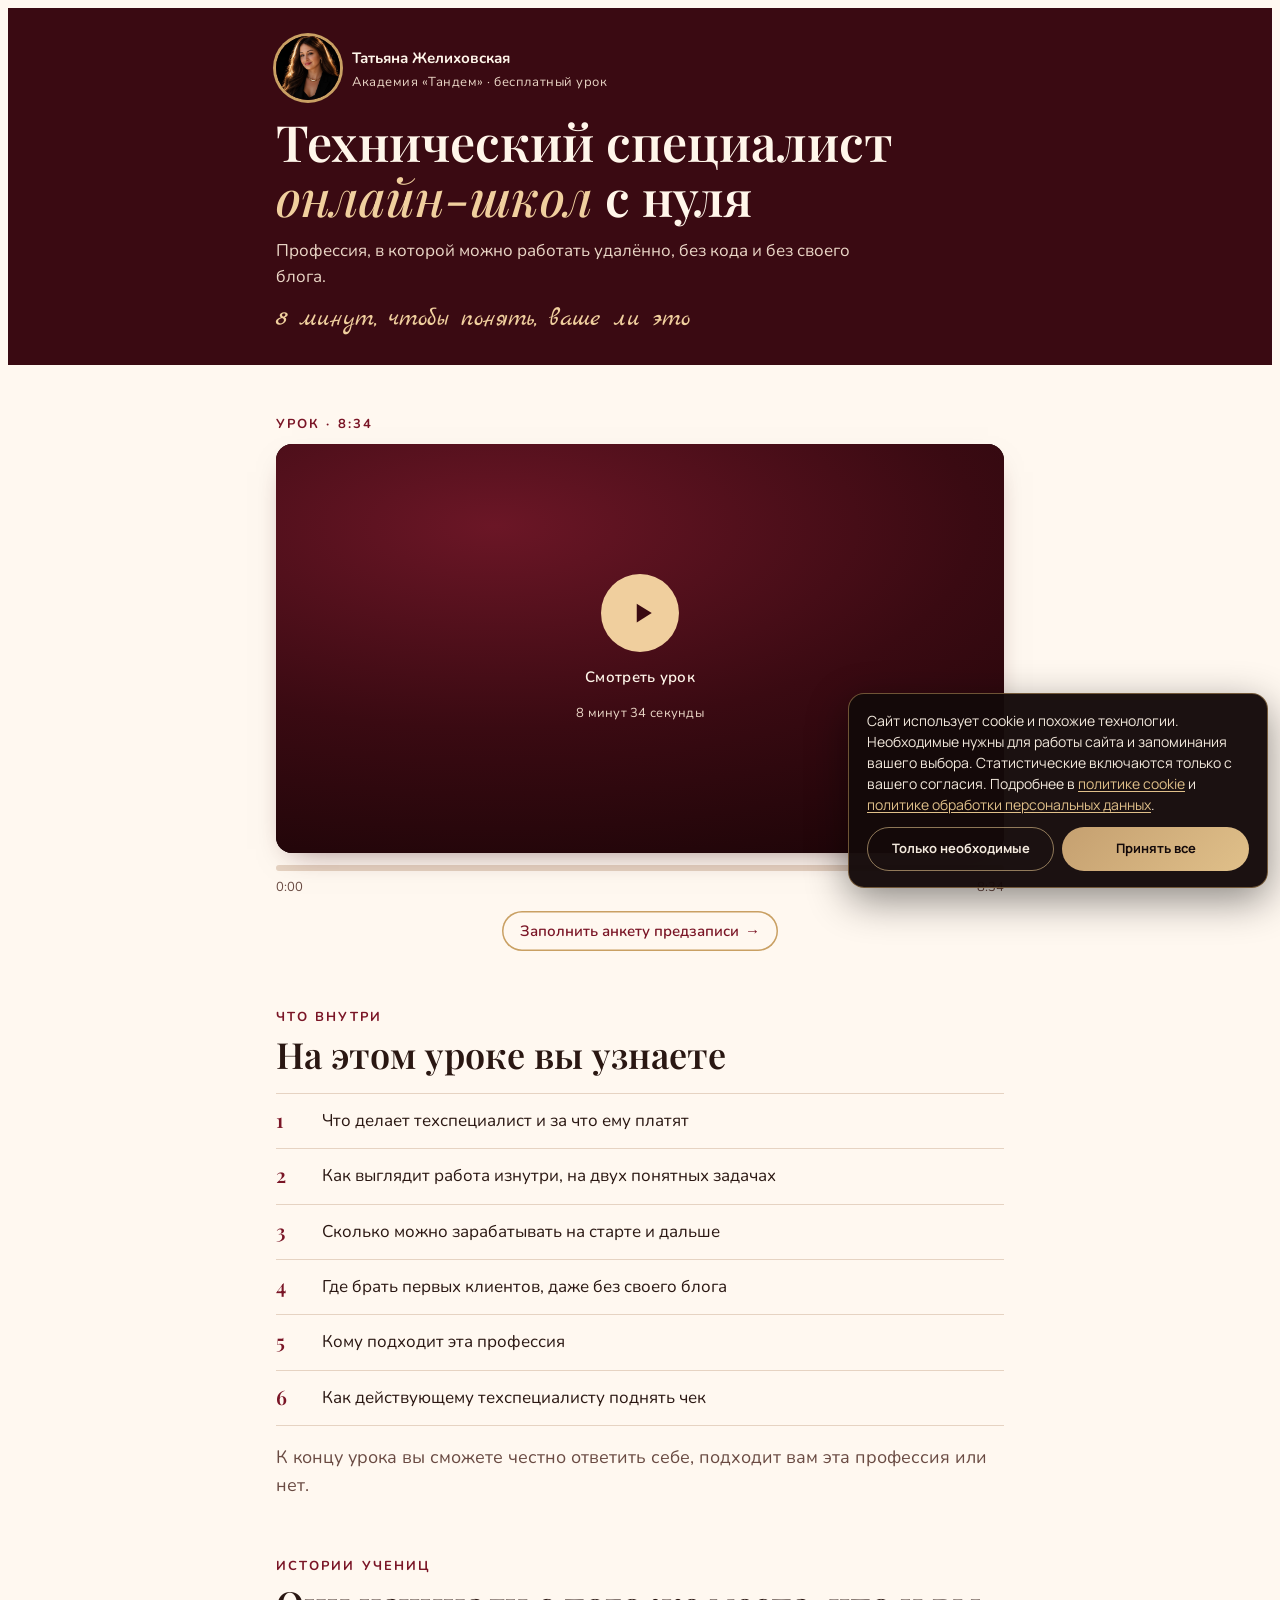
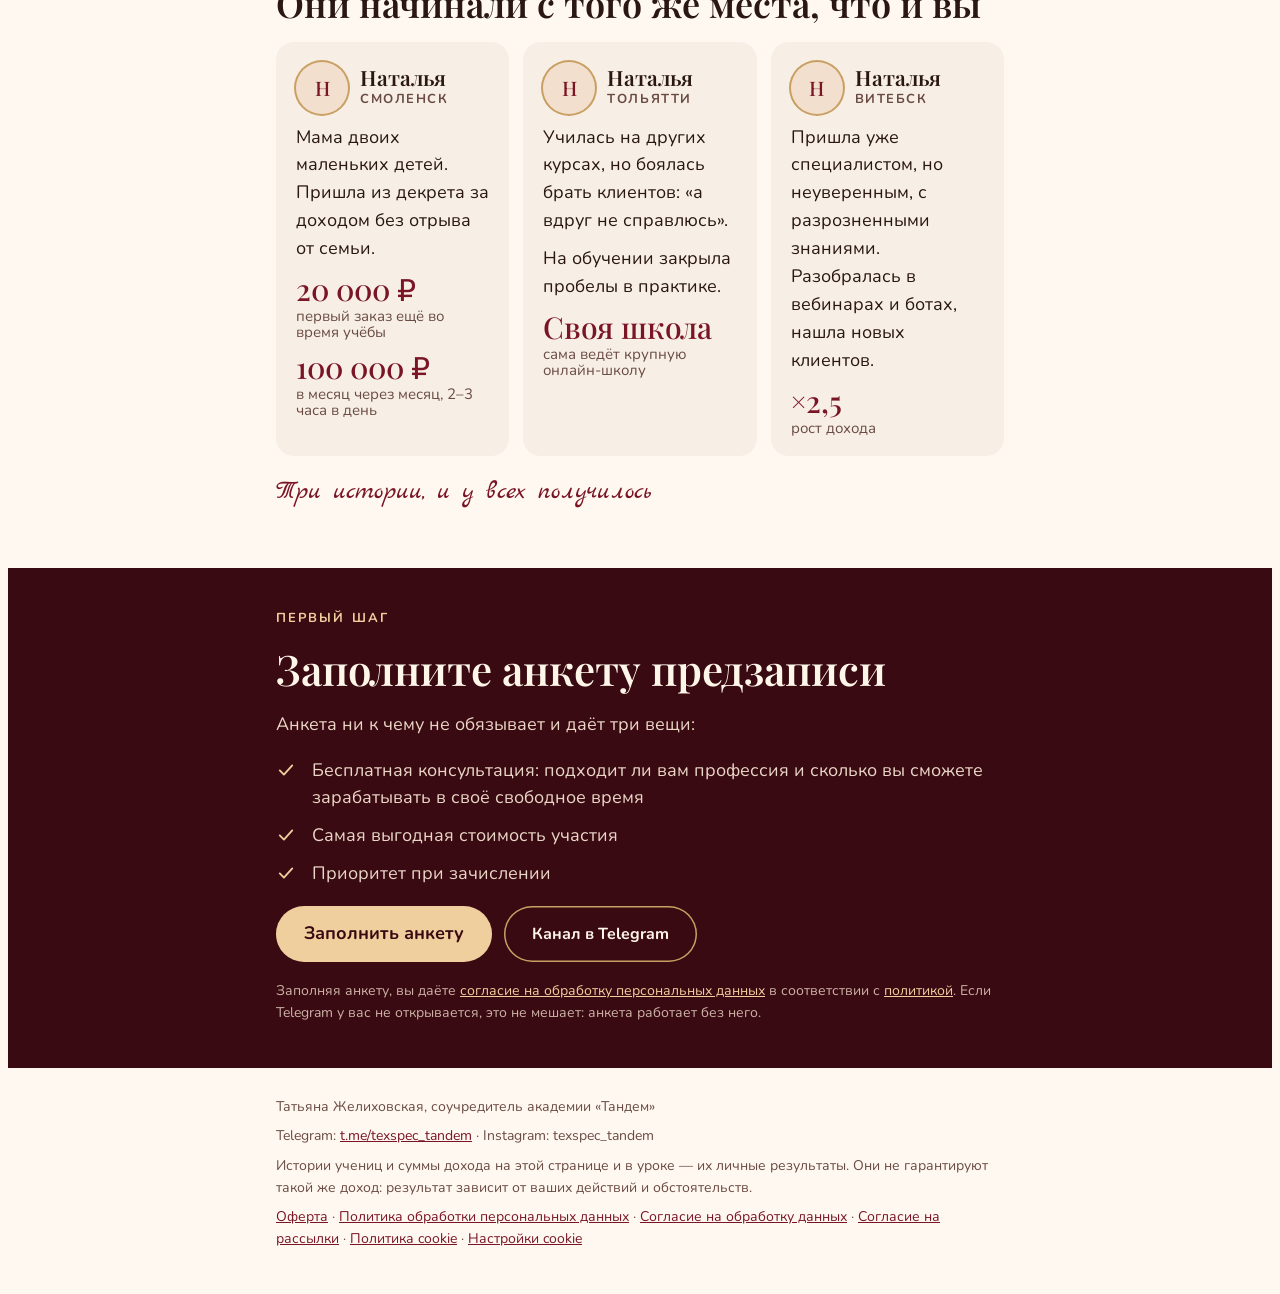
==== commit 47163bbc: "Страница урока: маленькая кнопка анкеты под видео, видна сразу Co-Authored-By: Claude Opus 5.5 <nore" ====
--- a/urok/index.html
+++ b/urok/index.html
@@ -74,8 +74,9 @@
 .track { height: 6px; background: var(--line); border-radius: 6px; margin-top: 12px; overflow: hidden; }
 .track i { display: block; height: 100%; width: 0; background: var(--wine); transition: width .4s linear; }
 .track-meta { display: flex; justify-content: space-between; font-size: 13px; color: var(--muted); margin-top: 6px; font-variant-numeric: tabular-nums; }
-.fallback-link { margin-top: 10px; font-size: 15px; }
-.fallback-link a { color: var(--wine); font-weight: 700; }
+.mini-cta { margin-top: 14px; display: flex; justify-content: center; }
+.btn-mini { display: inline-flex; align-items: center; gap: 6px; min-height: 40px; padding: 8px 18px; border-radius: 999px; font-size: 15px; font-weight: 600; color: var(--wine); text-decoration: none; box-shadow: inset 0 0 0 1.5px var(--gold); background: transparent; transition: background .2s ease; }
+.btn-mini:hover { background: var(--surface); }
 
 /* Что внутри: настоящий список из шести тем урока */
 .learn { display: grid; grid-template-columns: 1fr; gap: 0; margin-top: 18px; border-top: 1px solid var(--line); }
@@ -167,7 +168,7 @@
       </div>
       <div class="track" aria-hidden="true"><i id="bar"></i></div>
       <div class="track-meta"><span id="tNow">0:00</span><span>8:34</span></div>
-      <p class="fallback-link" id="fallbackLink" hidden>Если кнопка под уроком не появилась, <a id="fallbackHref" href="#" target="_blank" rel="noopener">откройте анкету по этой ссылке</a>.</p>
+      <p class="mini-cta"><a class="btn-mini" id="formMini" href="https://forms.gle/hMdY8fF6nCYJF6pC8" target="_blank" rel="noopener">Заполнить анкету предзаписи <span aria-hidden="true">→</span></a></p>
     </div>
   </section>
 
@@ -253,9 +254,12 @@
   VIDEO_MP4: '',
   // Или ссылка на встраиваемый плеер (Kinescope, VK Видео, Rutube): тогда блоки открываются по таймеру от нажатия.
   VIDEO_EMBED: '',
+  // Видео в Kinescope: блоки открываются по времени в самом видео
+  KINESCOPE_URL: 'https://kinescope.io/iq46CKkqdZZq6oKV5g2oZJ',
   DURATION: 514,          // 8:34
   STORIES_AT: 0,          // истории учениц видны сразу
-  CTA_AT: 490,            // 8:10 — анкета и Telegram
+  CTA_AT: 490,            // 8:10 видео — анкета и Telegram (запасной способ)
+  CTA_AFTER_SEC: 180,     // анкета появляется через 3 минуты после открытия страницы
   FORM_URL: 'https://forms.gle/hMdY8fF6nCYJF6pC8',
   TG_URL: 'https://t.me/texspec_tandem',
   PRIVACY_URL: '',        // ссылка на политику конфиденциальности
@@ -287,10 +291,10 @@
 
 const $ = id => document.getElementById(id);
 $('formBtn').href = formUrl();
-$('fallbackHref').href = formUrl();
+$('formMini').href = formUrl();
 $('tgBtn').href = CONFIG.TG_URL;
 $('formBtn').addEventListener('click', () => track('form_click'));
-$('fallbackHref').addEventListener('click', () => track('form_click'));
+$('formMini').addEventListener('click', () => track('form_click'));
 
 const fmt = s => Math.floor(s / 60) + ':' + String(Math.floor(s % 60)).padStart(2, '0');
 let reached = Number(store.get('lesson_reached') || 0);
@@ -309,7 +313,7 @@
   if (reached >= CONFIG.STORIES_AT) openBlock('storiesLock', 'stories');
   if (reached >= CONFIG.CTA_AT) {
     if ($('cta').hidden) track('watched_to_cta');
-    openBlock('ctaLock', 'cta');
+    showCta();
   }
 }
 
@@ -325,7 +329,6 @@
 let timerStarted = false;
 function startTimer() {
   if (timerStarted) return; timerStarted = true;
-  $('fallbackLink').hidden = false;
   const t0 = Date.now() - reached * 1000;
   const id = setInterval(() => {
     const t = (Date.now() - t0) / 1000;
@@ -334,10 +337,51 @@
   }, 1000);
 }
 
+// Плеер Kinescope с передачей времени просмотра. Если API не ответит — обычный плеер и таймер.
+function playKinescope(screen) {
+  const holder = document.createElement('div');
+  holder.id = 'kinescopePlayer';
+  holder.style.cssText = 'position:absolute;inset:0;width:100%;height:100%';
+  screen.replaceChildren(holder);
+  let ok = false;
+  const fallback = () => {
+    if (ok) return;
+    const id = CONFIG.KINESCOPE_URL.split('/').pop();
+    const f = document.createElement('iframe');
+    f.src = 'https://kinescope.io/embed/' + id + '?autoplay=1';
+    f.allow = 'autoplay; fullscreen; picture-in-picture; encrypted-media; gyroscope; accelerometer; clipboard-write';
+    f.allowFullscreen = true;
+    f.title = 'Урок: технический специалист онлайн-школ';
+    screen.replaceChildren(f);
+    startTimer();
+  };
+  const timer = setTimeout(fallback, 8000);
+  window.onKinescopeIframeAPIReady = function (factory) {
+    factory.create('kinescopePlayer', {
+      url: CONFIG.KINESCOPE_URL,
+      size: { width: '100%', height: '100%' },
+      behavior: { autoPlay: true, playsInline: true },
+    }).then(function (player) {
+      ok = true; clearTimeout(timer);
+      player.on(player.Events.TimeUpdate, function (ev) {
+        const t = ev && ev.data && ev.data.currentTime;
+        if (typeof t === 'number') update(t);
+      });
+    }).catch(function () { clearTimeout(timer); fallback(); });
+  };
+  const sc = document.createElement('script');
+  sc.src = 'https://player.kinescope.io/latest/iframe.player.js';
+  sc.async = true;
+  sc.onerror = function () { clearTimeout(timer); fallback(); };
+  document.head.appendChild(sc);
+}
+
 $('poster').addEventListener('click', () => {
   track('video_start');
   const screen = $('screen');
-  if (CONFIG.VIDEO_MP4) {
+  if (CONFIG.KINESCOPE_URL) {
+    playKinescope(screen);
+  } else if (CONFIG.VIDEO_MP4) {
     const v = document.createElement('video');
     v.src = CONFIG.VIDEO_MP4; v.controls = true; v.playsInline = true; v.preload = 'auto';
     v.addEventListener('timeupdate', () => update(v.currentTime));
@@ -359,6 +403,15 @@
 
 track('page_view');
 update(reached);
+
+// Анкета через 3 минуты на странице; открытая анкета запоминается
+function showCta() {
+  if ($('cta').hidden) track('cta_shown');
+  store.set('lesson_cta', '1');
+  openBlock('ctaLock', 'cta');
+}
+if (store.get('lesson_cta')) showCta();
+else setTimeout(showCta, CONFIG.CTA_AFTER_SEC * 1000);
 applyHash();
 window.addEventListener('hashchange', applyHash);
 </script>
